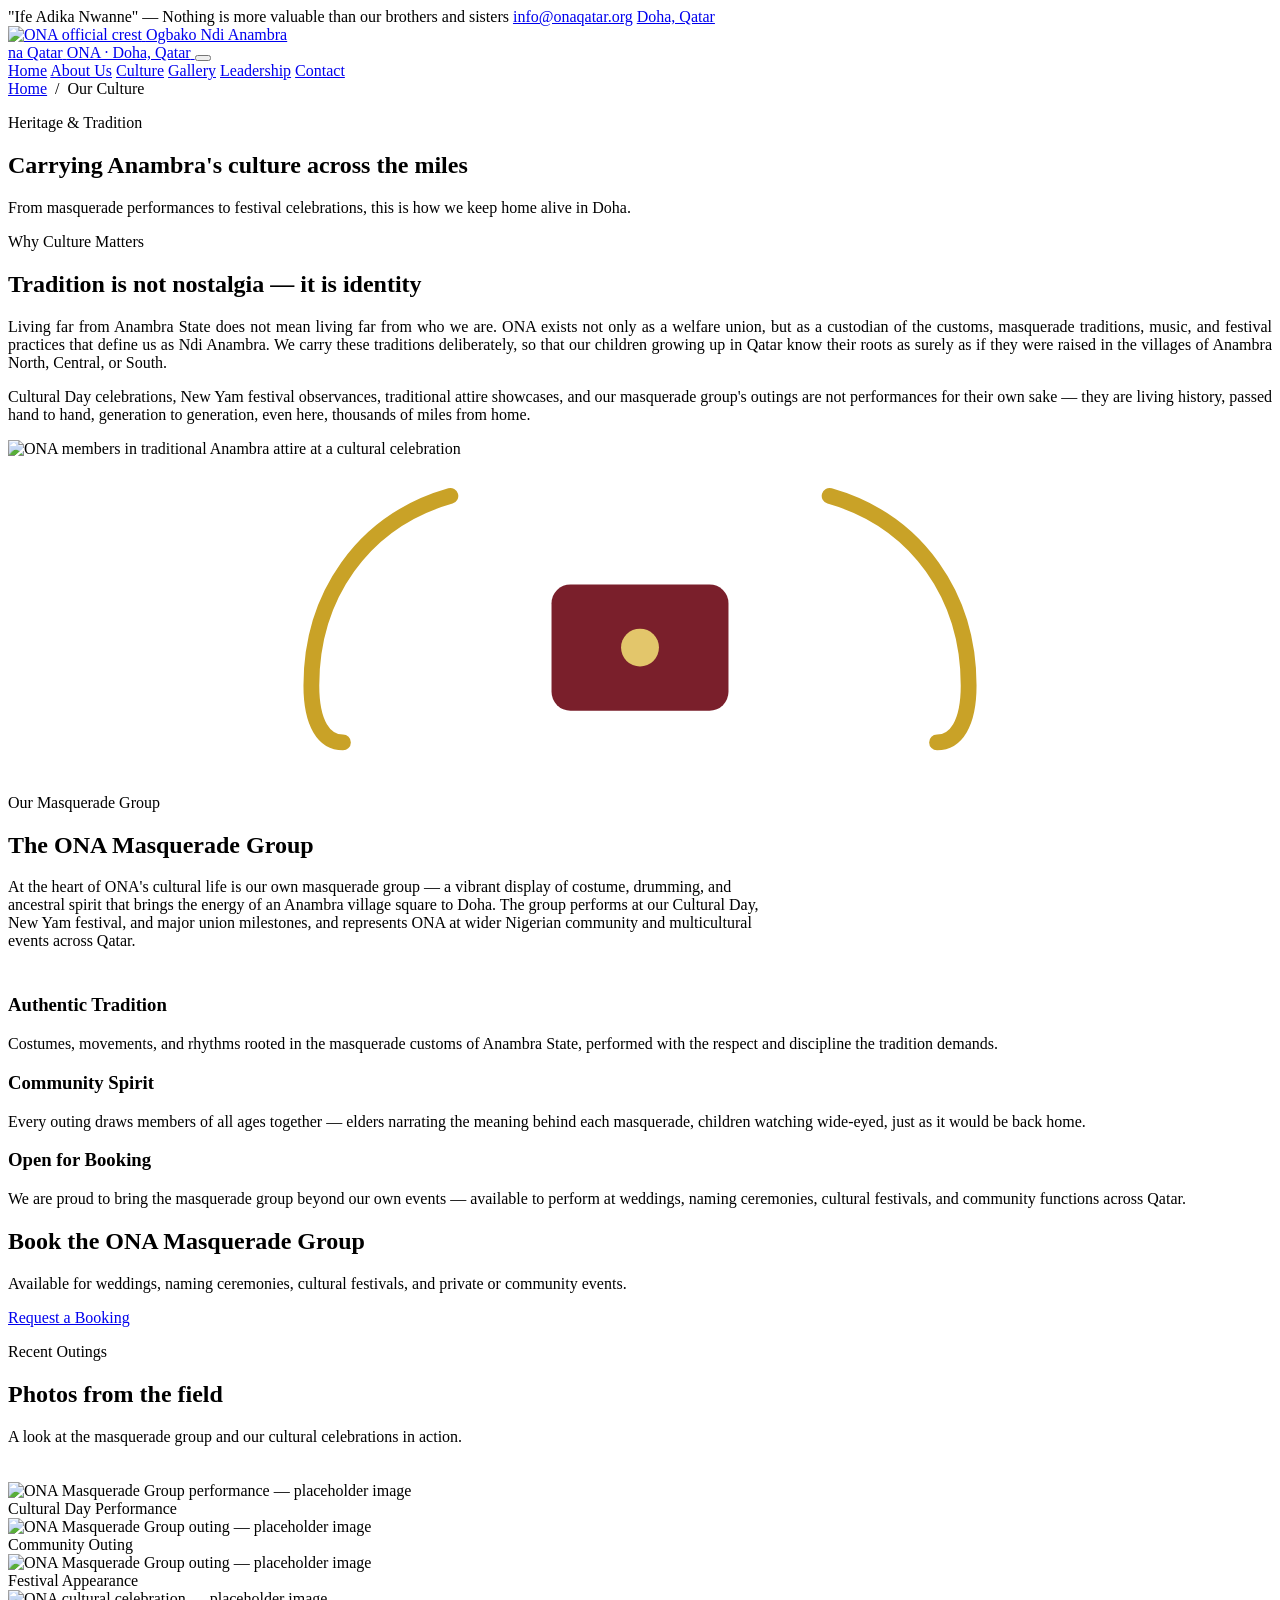
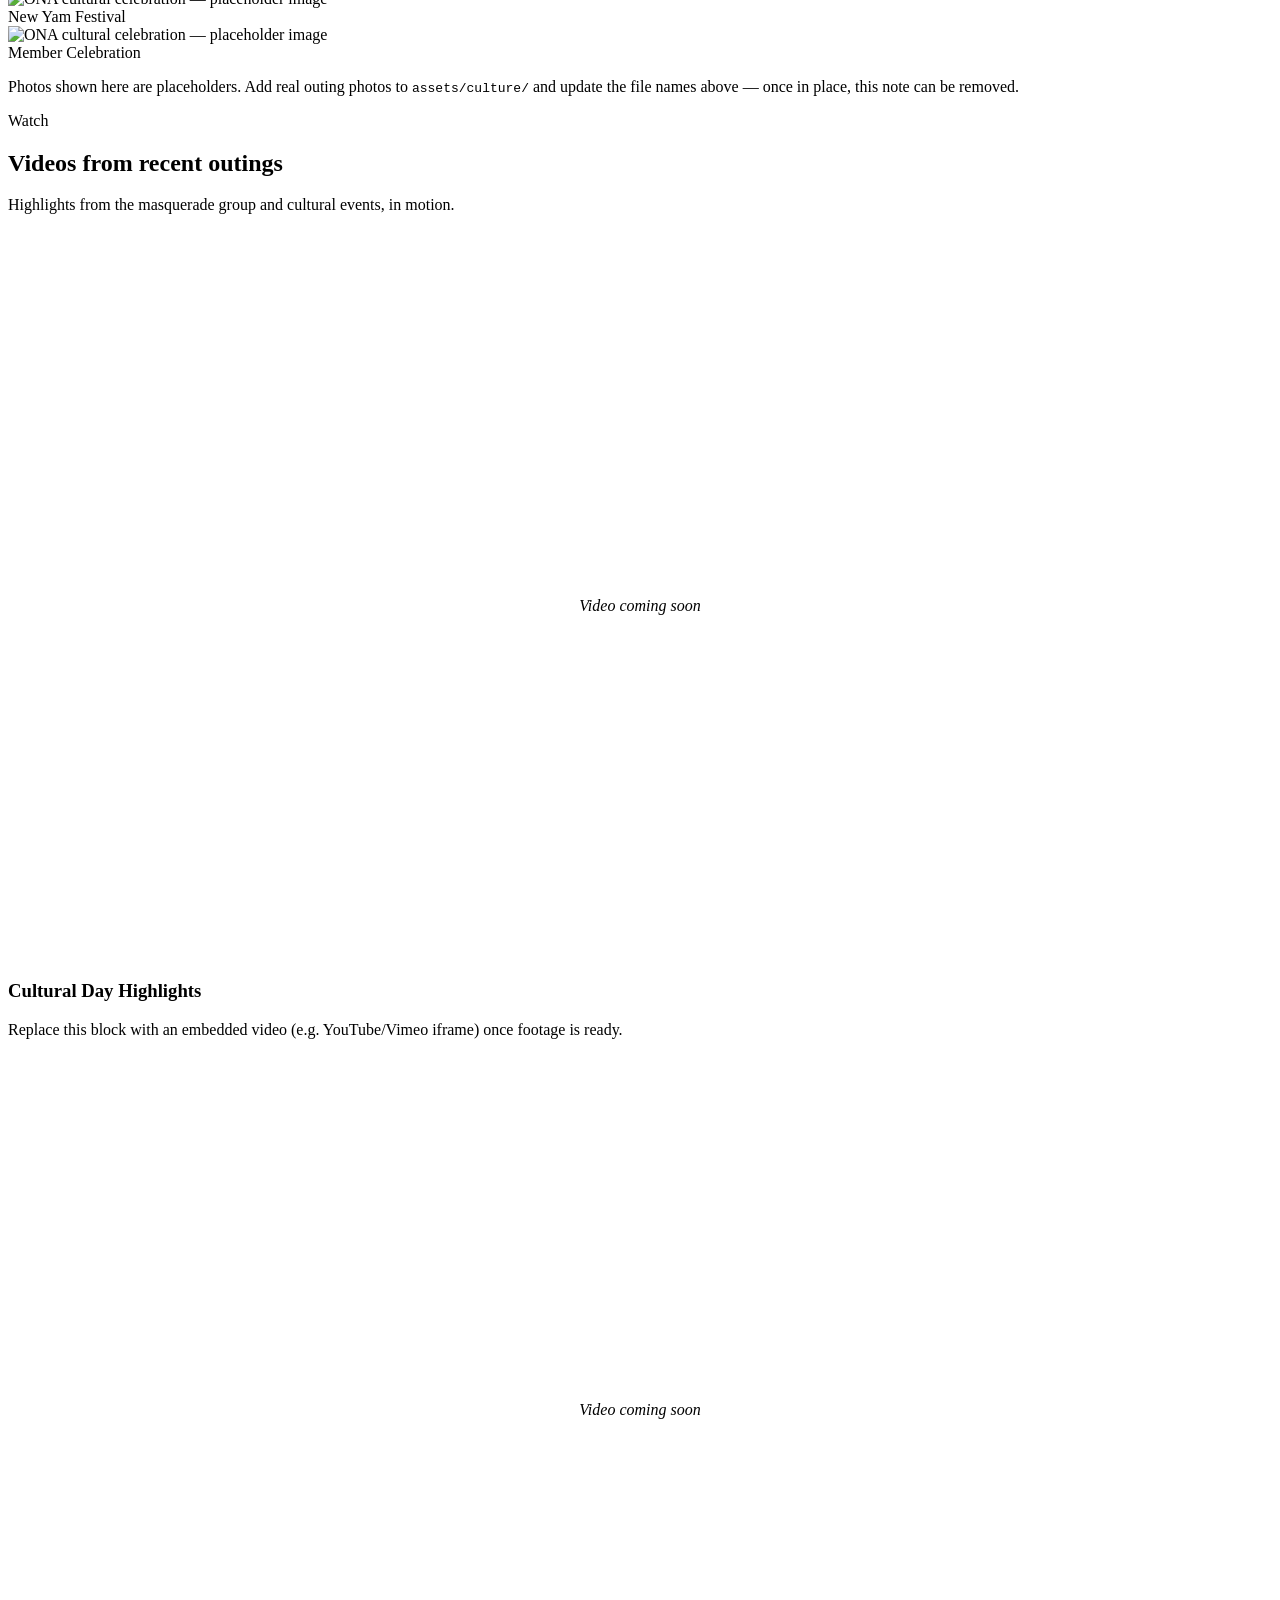
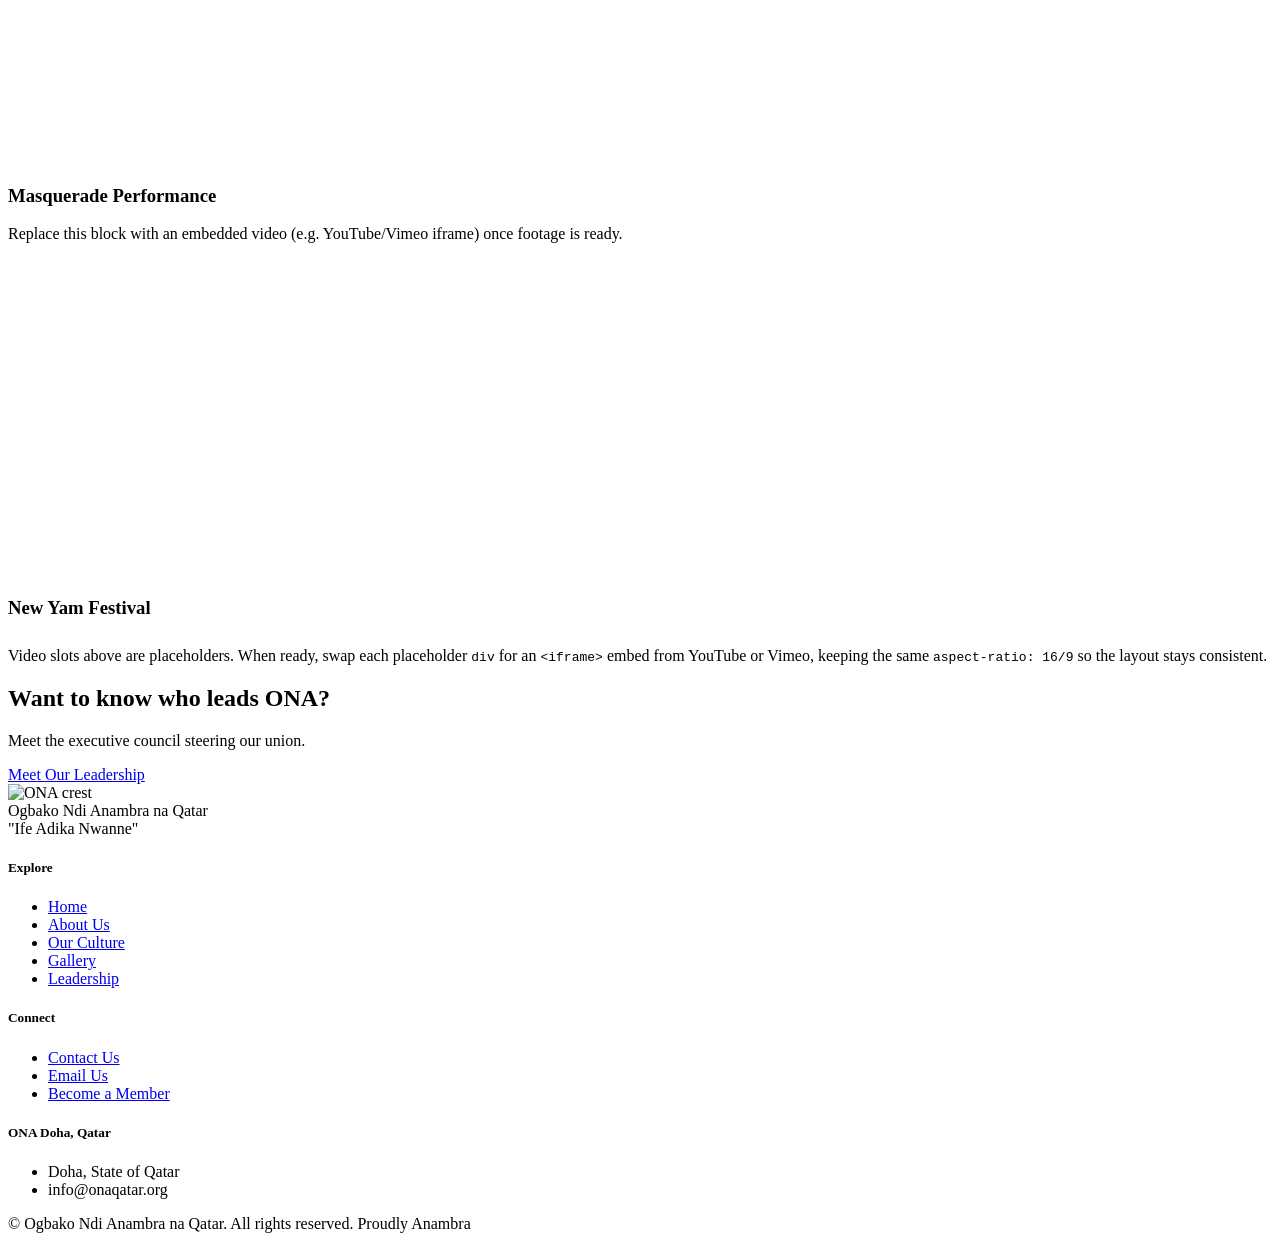
==== culture.html @ 8396acb9 "Add files via upload" ====
<!DOCTYPE html>
<html lang="en">
<head>
<meta charset="UTF-8">
<meta name="viewport" content="width=device-width, initial-scale=1.0">
<title>Our Culture — Ogbako Ndi Anambra na Qatar (ONA)</title>
<meta name="description" content="Discover ONA's cultural heritage and our traditional masquerade group, available for bookings and performances. See photos and videos from recent outings.">
<link rel="icon" href="assets/ona-crest.png">
<link rel="stylesheet" href="css/style.css">
</head>
<body>

<div class="utility-bar">
  <div class="wrap">
    <span class="motto-tag">"Ife Adika Nwanne" — Nothing is more valuable than our brothers and sisters</span>
    <span class="util-links">
      <a href="mailto:info@onaqatar.org">info@onaqatar.org</a>
      <a href="contact.html">Doha, Qatar</a>
    </span>
  </div>
</div>

<header class="site-header">
  <div class="header-inner wrap">
    <a class="brand" href="index.html">
      <img class="crest" src="assets/ona-crest.png" alt="ONA official crest">
      <span class="brand-text">
        <span class="org-name">Ogbako Ndi Anambra<br>na Qatar</span>
        <span class="org-sub">ONA &middot; Doha, Qatar</span>
      </span>
    </a>
    <button class="nav-toggle" aria-label="Toggle navigation">
      <span></span><span></span><span></span>
    </button>
    <nav class="main-nav">
      <a href="index.html">Home</a>
      <a href="about.html">About Us</a>
      <a href="culture.html">Culture</a>
      <a href="gallery.html">Gallery</a>
      <a href="leadership.html">Leadership</a>
      <a href="contact.html">Contact</a>
    </nav>
  </div>
</header>

<main>

  <section class="page-header">
    <div class="wrap">
      <div class="breadcrumb"><a href="index.html">Home</a> &nbsp;/&nbsp; Our Culture</div>
      <p class="eyebrow">Heritage &amp; Tradition</p>
      <h1>Carrying Anambra's culture across the miles</h1>
      <p class="lede">From masquerade performances to festival celebrations, this is how we keep home alive in Doha.</p>
    </div>
  </section>

  <!-- CULTURAL OVERVIEW -->
  <section class="field-texture">
    <div class="wrap split">
      <div>
        <p class="eyebrow">Why Culture Matters</p>
        <h2>Tradition is not nostalgia — it is identity</h2>
        <p class="lede" style="margin-top:18px;text-align:justify;">Living far from Anambra State does not mean living far from who we are. ONA exists not only as a welfare union, but as a custodian of the customs, masquerade traditions, music, and festival practices that define us as Ndi Anambra. We carry these traditions deliberately, so that our children growing up in Qatar know their roots as surely as if they were raised in the villages of Anambra North, Central, or South.</p>
        <p class="lede" style="margin-top:14px;text-align:justify;">Cultural Day celebrations, New Yam festival observances, traditional attire showcases, and our masquerade group's outings are not performances for their own sake — they are living history, passed hand to hand, generation to generation, even here, thousands of miles from home.</p>
      </div>
      <div>
        <img src="assets/gallery/endofyear8.jpg" alt="ONA members in traditional Anambra attire at a cultural celebration" style="width: 100%; max-width: 600px; margin: 0 auto;">
      </div>
    </div>
  </section>

  <div class="tusk-divider wrap">
    <svg viewBox="0 0 200 50" xmlns="http://www.w3.org/2000/svg">
      <path d="M70 6c-14 4-22 16-22 30 0 6 2 9 5 9" stroke="#C9A227" stroke-width="2.5" fill="none" stroke-linecap="round"/>
      <path d="M130 6c14 4 22 16 22 30 0 6-2 9-5 9" stroke="#C9A227" stroke-width="2.5" fill="none" stroke-linecap="round"/>
      <rect x="86" y="20" width="28" height="20" rx="3" fill="#7A1F2B"/>
      <circle cx="100" cy="30" r="3" fill="#E3C66B"/>
    </svg>
  </div>

  <!-- MASQUERADE GROUP -->
  <section>
    <div class="wrap">
      <p class="eyebrow">Our Masquerade Group</p>
      <h2>The ONA Masquerade Group</h2>
      <p class="lede" style="margin-top:18px; max-width: 760px;">At the heart of ONA's cultural life is our own masquerade group — a vibrant display of costume, drumming, and ancestral spirit that brings the energy of an Anambra village square to Doha. The group performs at our Cultural Day, New Yam festival, and major union milestones, and represents ONA at wider Nigerian community and multicultural events across Qatar.</p>

      <div class="pillars-grid" style="margin-top: 44px;">
        <div class="pillar-card" style="border-left: 4px solid var(--maroon-700);">
          <h3>Authentic Tradition</h3>
          <p>Costumes, movements, and rhythms rooted in the masquerade customs of Anambra State, performed with the respect and discipline the tradition demands.</p>
        </div>
        <div class="pillar-card" style="border-left: 4px solid var(--gold-500);">
          <h3>Community Spirit</h3>
          <p>Every outing draws members of all ages together — elders narrating the meaning behind each masquerade, children watching wide-eyed, just as it would be back home.</p>
        </div>
        <div class="pillar-card" style="border-left: 4px solid var(--emerald-700);">
          <h3>Open for Booking</h3>
          <p>We are proud to bring the masquerade group beyond our own events — available to perform at weddings, naming ceremonies, cultural festivals, and community functions across Qatar.</p>
        </div>
      </div>
    </div>
  </section>

  <!-- BOOKING BANNER -->
  <section class="banner-strip">
    <div class="wrap banner-inner">
      <div>
        <h2>Book the ONA Masquerade Group</h2>
        <p>Available for weddings, naming ceremonies, cultural festivals, and private or community events.</p>
      </div>
      <a href="contact.html#booking" class="btn btn-gold">Request a Booking</a>
    </div>
  </section>

  <!-- RECENT OUTINGS: PHOTOS -->
  <section class="field-texture">
    <div class="wrap">
      <p class="eyebrow">Recent Outings</p>
      <h2>Photos from the field</h2>
      <p class="lede">A look at the masquerade group and our cultural celebrations in action.</p>

      <div class="gallery-grid" style="margin-top: 36px;">
        <div class="gallery-item big">
          <img src="assets/culture/outing-placeholder-1.jpg" alt="ONA Masquerade Group performance — placeholder image">
          <div class="cap">Cultural Day Performance</div>
        </div>
        <div class="gallery-item">
          <img src="assets/culture/outing-placeholder-2.jpg" alt="ONA Masquerade Group outing — placeholder image">
          <div class="cap">Community Outing</div>
        </div>
        <div class="gallery-item">
          <img src="assets/culture/outing-placeholder-3.jpg" alt="ONA Masquerade Group outing — placeholder image">
          <div class="cap">Festival Appearance</div>
        </div>
        <div class="gallery-item">
          <img src="assets/culture/outing-placeholder-4.jpg" alt="ONA cultural celebration — placeholder image">
          <div class="cap">New Yam Festival</div>
        </div>
        <div class="gallery-item">
          <img src="assets/culture/outing-placeholder-5.jpg" alt="ONA cultural celebration — placeholder image">
          <div class="cap">Member Celebration</div>
        </div>
      </div>

      <p class="gallery-empty-note">Photos shown here are placeholders. Add real outing photos to <code>assets/culture/</code> and update the file names above — once in place, this note can be removed.</p>
    </div>
  </section>

  <!-- RECENT OUTINGS: VIDEOS -->
  <section>
    <div class="wrap">
      <p class="eyebrow">Watch</p>
      <h2>Videos from recent outings</h2>
      <p class="lede">Highlights from the masquerade group and cultural events, in motion.</p>

      <div class="pillars-grid" style="margin-top: 36px;">
        <div class="pillar-card">
          <div style="aspect-ratio: 16/9; background: var(--emerald-900); border-radius: var(--radius); display:flex; align-items:center; justify-content:center; margin-bottom: 16px;">
            <span style="color: var(--gold-300); font-family: var(--font-display); font-style: italic;">Video coming soon</span>
          </div>
          <h3>Cultural Day Highlights</h3>
          <p>Replace this block with an embedded video (e.g. YouTube/Vimeo iframe) once footage is ready.</p>
        </div>
        <div class="pillar-card">
          <div style="aspect-ratio: 16/9; background: var(--emerald-900); border-radius: var(--radius); display:flex; align-items:center; justify-content:center; margin-bottom: 16px;">
            <span style="color: var(--gold-300); font-family: var(--font-display); font-style: italic;">Video coming soon</span>
          </div>
          <h3>Masquerade Performance</h3>
          <p>Replace this block with an embedded video (e.g. YouTube/Vimeo iframe) once footage is ready.</p>
        </div>
        <div class="pillar-card">
          <iframe width="560" height="315" src="https://www.youtube.com/embed/hWfTZhntoWA?si=Yg5fBAMziuIaUHHu" title="YouTube video player" frameborder="0" allow="accelerometer; autoplay; clipboard-write; encrypted-media; gyroscope; picture-in-picture; web-share" referrerpolicy="strict-origin-when-cross-origin" allowfullscreen></iframe>
       
          <h3>New Yam Festival</h3>
            </div>
      </div>

      <p class="gallery-empty-note" style="margin-top: 28px;">Video slots above are placeholders. When ready, swap each placeholder <code>div</code> for an <code>&lt;iframe&gt;</code> embed from YouTube or Vimeo, keeping the same <code>aspect-ratio: 16/9</code> so the layout stays consistent.</p>
    </div>
  </section>

  <section class="banner-strip">
    <div class="wrap banner-inner">
      <div>
        <h2>Want to know who leads ONA?</h2>
        <p>Meet the executive council steering our union.</p>
      </div>
      <a href="leadership.html" class="btn btn-gold">Meet Our Leadership</a>
    </div>
  </section>

</main>

<footer class="site-footer">
  <div class="wrap">
    <div class="footer-grid">
      <div class="footer-brand">
        <img src="assets/ona-crest.png" alt="ONA crest">
        <div>
          <div class="fname">Ogbako Ndi Anambra na Qatar</div>
          <div class="fmotto">"Ife Adika Nwanne"</div>
        </div>
      </div>
      <div>
        <h5>Explore</h5>
        <ul>
          <li><a href="index.html">Home</a></li>
          <li><a href="about.html">About Us</a></li>
          <li><a href="culture.html">Our Culture</a></li>
          <li><a href="gallery.html">Gallery</a></li>
          <li><a href="leadership.html">Leadership</a></li>
        </ul>
      </div>
      <div>
        <h5>Connect</h5>
        <ul>
          <li><a href="contact.html">Contact Us</a></li>
          <li><a href="mailto:info@onaqatar.org">Email Us</a></li>
          <li><a href="contact.html#join">Become a Member</a></li>
        </ul>
      </div>
      <div>
        <h5>ONA Doha, Qatar</h5>
        <ul>
          <li>Doha, State of Qatar</li>
          <li>info@onaqatar.org</li>
        </ul>
      </div>
    </div>
    <div class="footer-bottom">
      <span>&copy; <span id="current-year"></span> Ogbako Ndi Anambra na Qatar. All rights reserved.</span>
      <span class="flag-chip">Proudly Anambra <span class="flag-stripe"><span></span><span></span><span></span></span></span>
    </div>
  </div>
</footer>

<script src="js/main.js"></script>
</body>
</html>
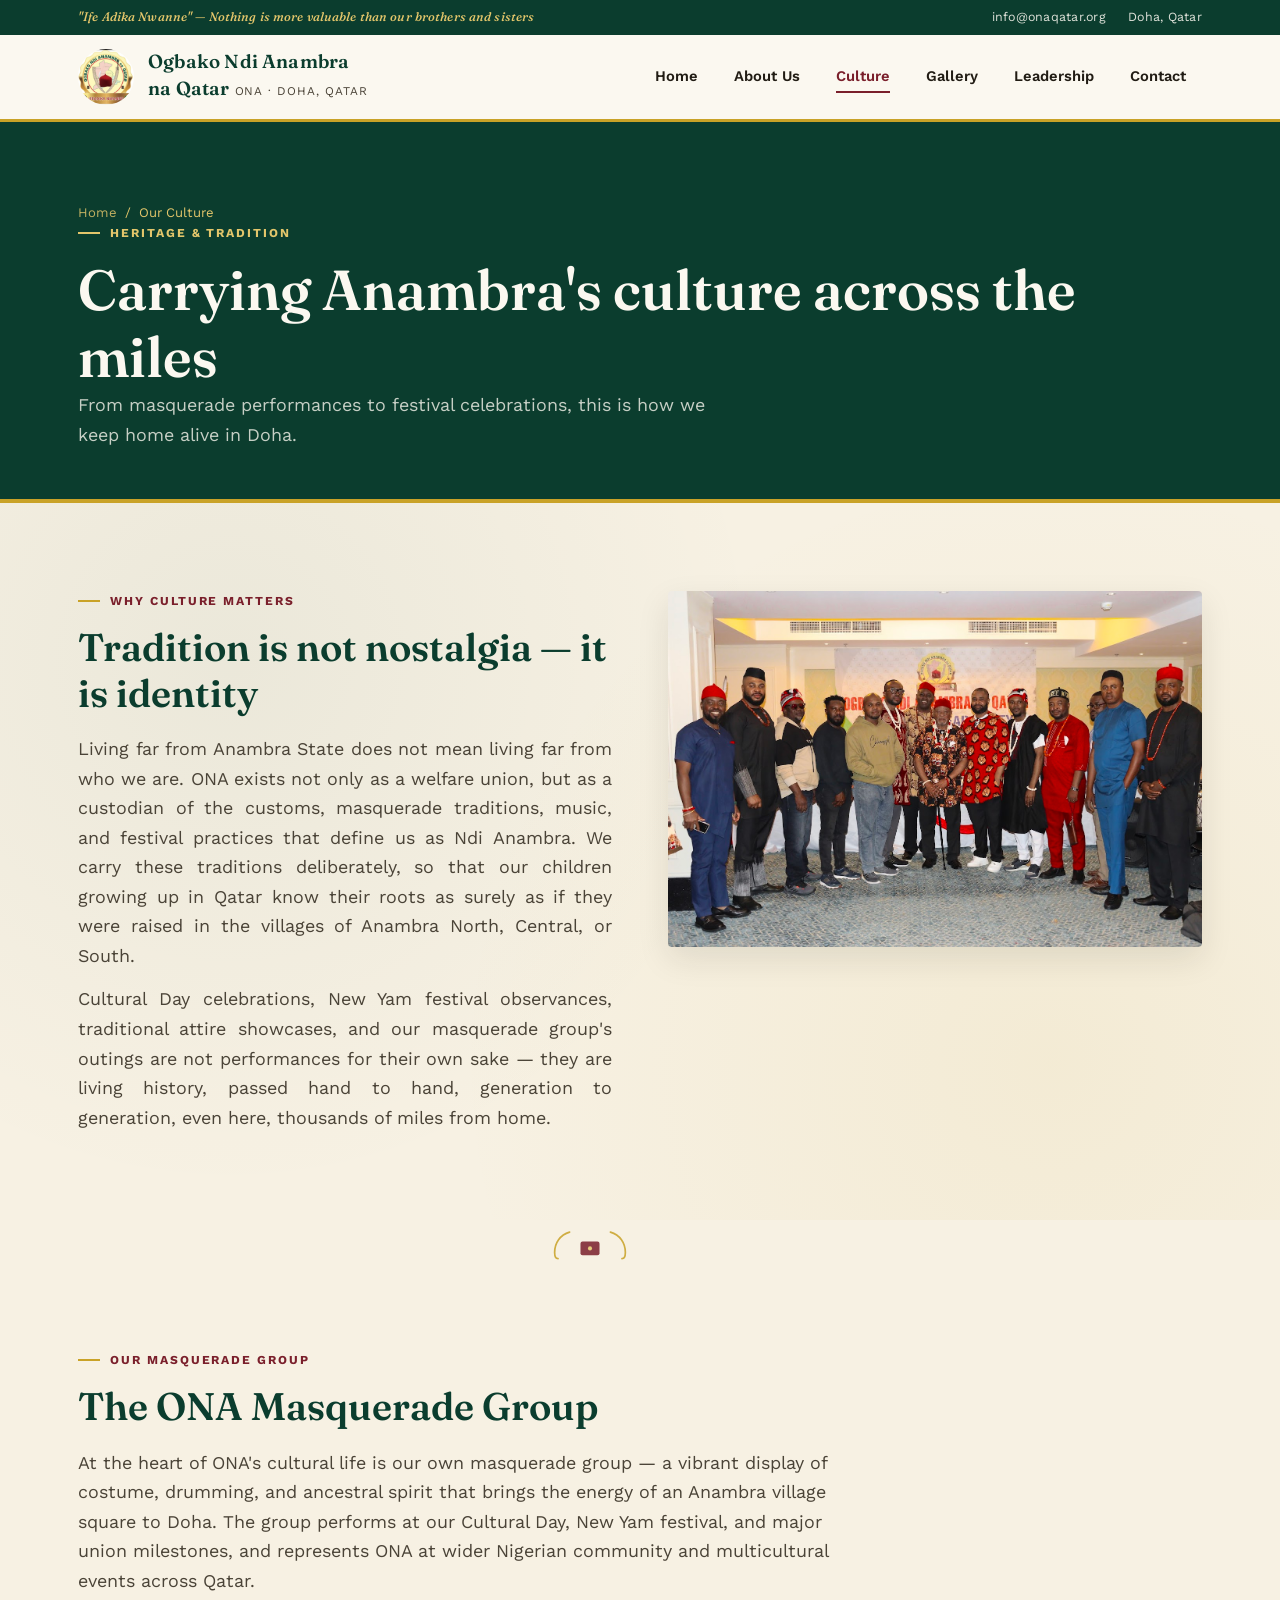
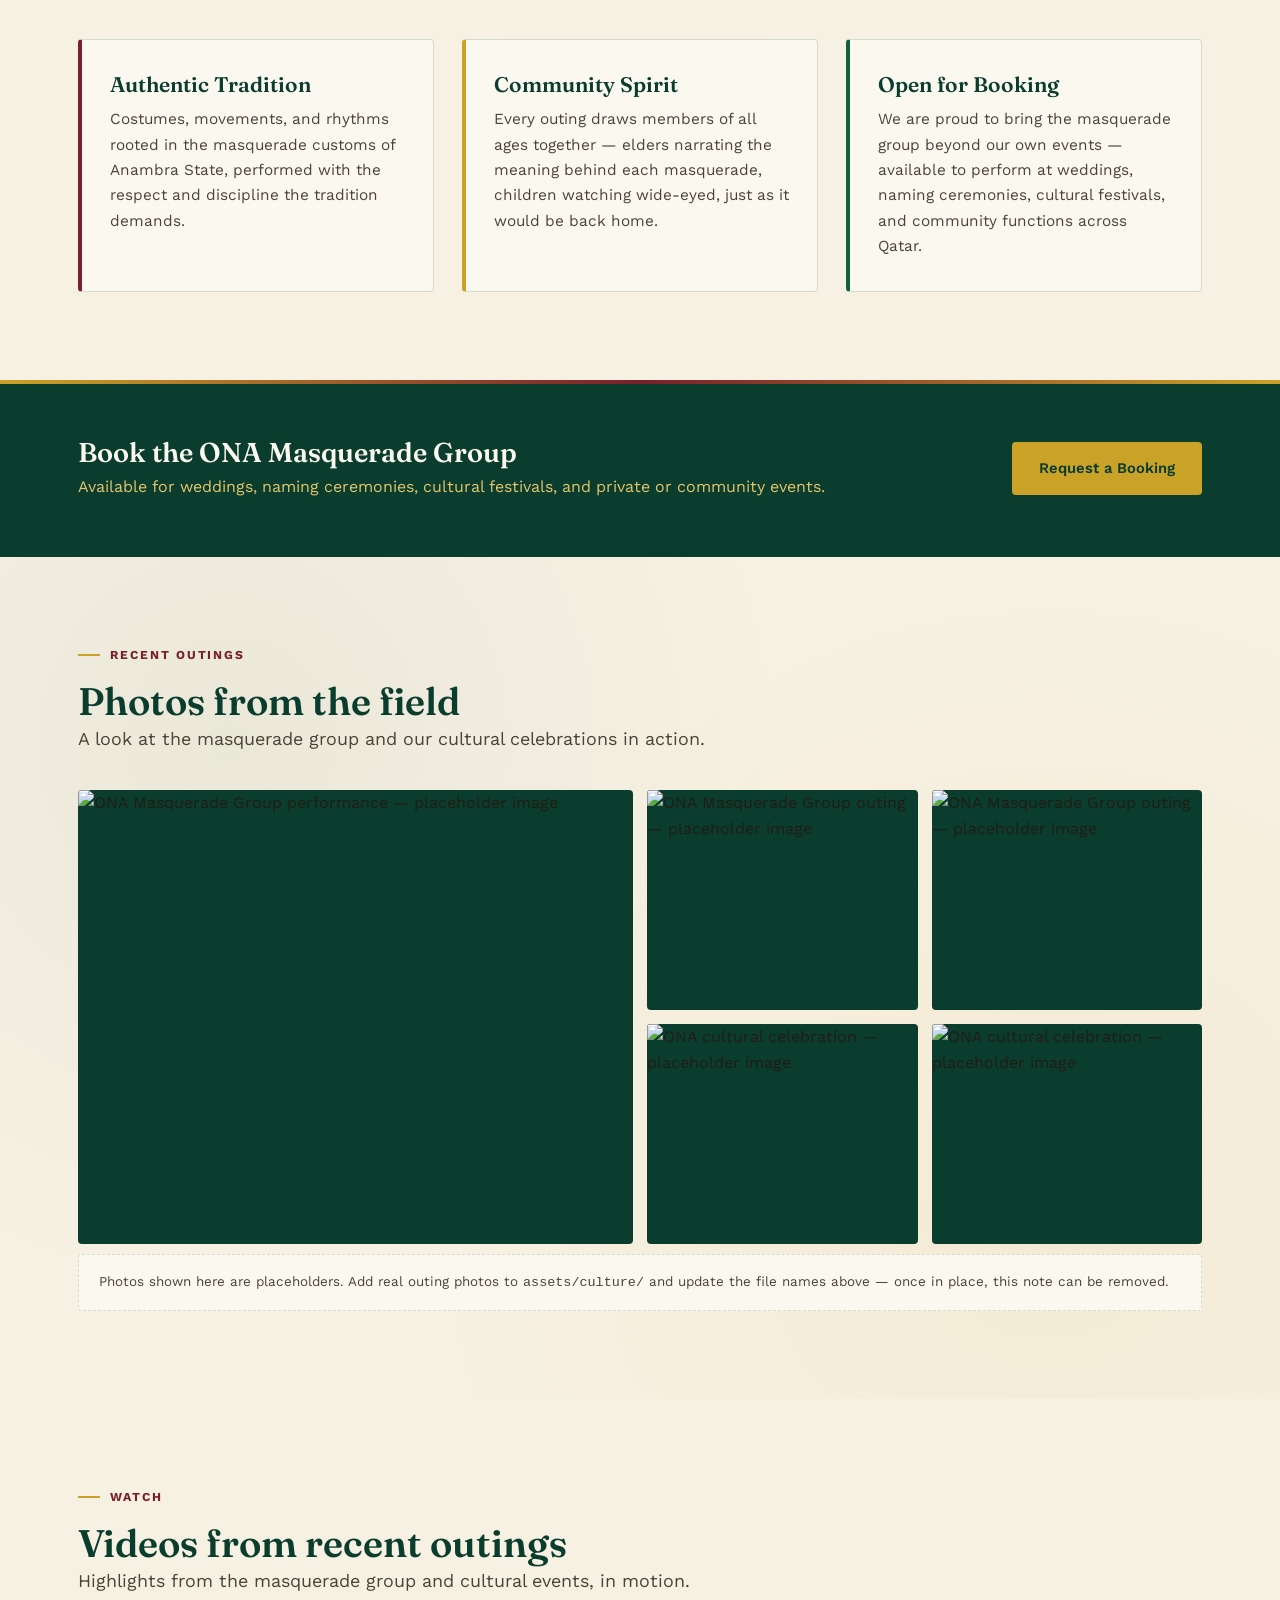
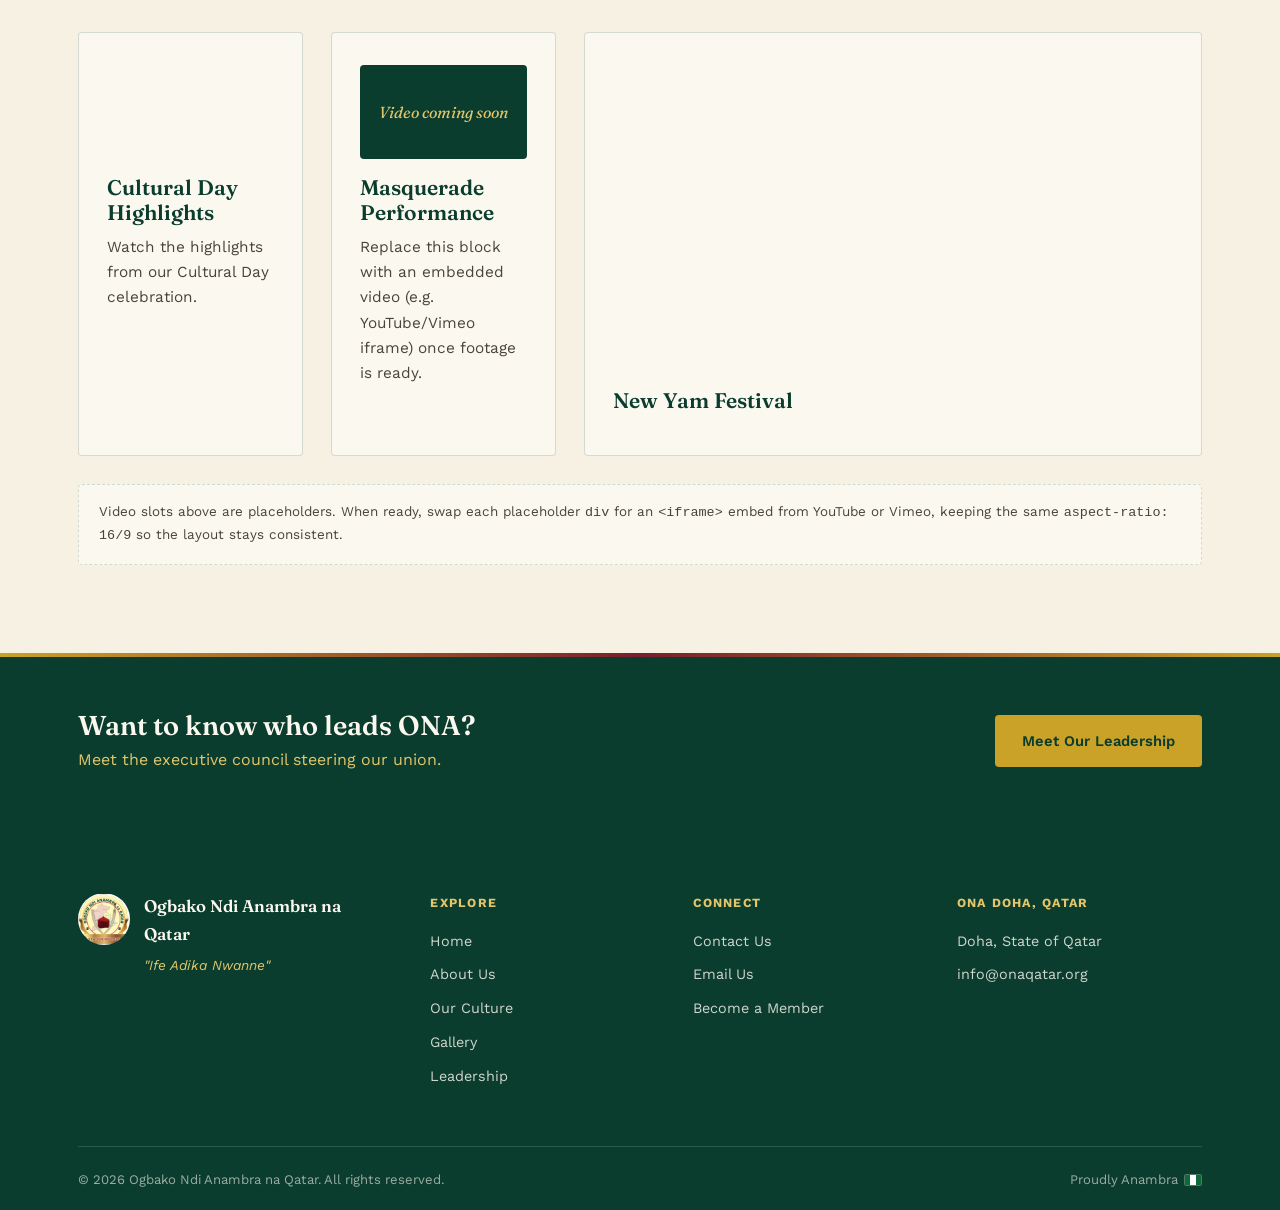
==== commit 7e83aa75: "Update culture.html" ====
--- a/culture.html
+++ b/culture.html
@@ -155,13 +155,23 @@
       <p class="lede">Highlights from the masquerade group and cultural events, in motion.</p>
 
       <div class="pillars-grid" style="margin-top: 36px;">
-        <div class="pillar-card">
-          <div style="aspect-ratio: 16/9; background: var(--emerald-900); border-radius: var(--radius); display:flex; align-items:center; justify-content:center; margin-bottom: 16px;">
-            <span style="color: var(--gold-300); font-family: var(--font-display); font-style: italic;">Video coming soon</span>
-          </div>
-          <h3>Cultural Day Highlights</h3>
-          <p>Replace this block with an embedded video (e.g. YouTube/Vimeo iframe) once footage is ready.</p>
-        </div>
+       <div class="pillar-card">
+  <div style="aspect-ratio: 16/9; border-radius: var(--radius); overflow: hidden; margin-bottom: 16px;">
+    <iframe 
+      width="100%" 
+      height="100%" 
+      src="https://www.youtube.com/embed/3tb9-bfdJYY?si=pGS5roRQ4krEtpAN" 
+      title="YouTube video player" 
+      frameborder="0" 
+      allow="accelerometer; autoplay; clipboard-write; encrypted-media; gyroscope; picture-in-picture; web-share" 
+      referrerpolicy="strict-origin-when-cross-origin" 
+      allowfullscreen
+      style="display: block;">
+    </iframe>
+  </div>
+  <h3>Cultural Day Highlights</h3>
+  <p>Watch the highlights from our Cultural Day celebration.</p>
+</div>
         <div class="pillar-card">
           <div style="aspect-ratio: 16/9; background: var(--emerald-900); border-radius: var(--radius); display:flex; align-items:center; justify-content:center; margin-bottom: 16px;">
             <span style="color: var(--gold-300); font-family: var(--font-display); font-style: italic;">Video coming soon</span>
--- a/css/style.css
+++ b/css/style.css
@@ -0,0 +1,997 @@
+/* =========================================================
+   OGBAKO NDI ANAMBRA NA QATAR (ONA) — Site Stylesheet
+   Palette derived from the official ONA medallion:
+   emerald ring, antique gold border, ivory field, maroon cap accent
+   ========================================================= */
+
+@import url('https://fonts.googleapis.com/css2?family=Fraunces:opsz,wght@9..144,400;9..144,500;9..144,600;9..144,700&family=Work+Sans:wght@400;500;600;700&family=Work+Sans:ital@1&display=swap');
+
+:root {
+  /* ---- Color tokens (from the logo) ---- */
+  --emerald-900: #0B3D2E;   /* deep green ring text / structural anchor */
+  --emerald-700: #145C42;   /* lighter green for hovers / gradients */
+  --gold-500:    #C9A227;   /* antique gold medallion border */
+  --gold-300:    #E3C66B;   /* lighter gold for highlights */
+  --ivory-100:   #FBF8F0;   /* lightest field */
+  --ivory-200:   #F7F1E3;   /* base background */
+  --maroon-700:  #7A1F2B;   /* chieftaincy cap — signature accent, used sparingly */
+  --maroon-900:  #54141C;
+  --ink-900:     #211C14;   /* near-black warm ink for body text */
+  --ink-600:     #4A4337;
+  --flag-green:  #0B6B3A;   /* Nigerian flag echo, used only on tiny civic touches */
+  --line:        rgba(11, 61, 46, 0.16);
+  --shadow-soft: 0 12px 32px rgba(33, 28, 20, 0.10);
+
+  /* ---- Type ---- */
+  --font-display: 'Fraunces', 'Georgia', serif;
+  --font-body: 'Work Sans', -apple-system, sans-serif;
+
+  /* ---- Layout ---- */
+  --max-width: 1180px;
+  --radius: 4px;
+}
+
+* { margin: 0; padding: 0; box-sizing: border-box; }
+
+html { scroll-behavior: smooth; }
+
+body {
+  font-family: var(--font-body);
+  background: var(--ivory-200);
+  color: var(--ink-900);
+  line-height: 1.65;
+  font-size: 16px;
+  -webkit-font-smoothing: antialiased;
+}
+
+img { max-width: 100%; display: block; }
+
+a { color: inherit; text-decoration: none; }
+
+:focus-visible {
+  outline: 2px solid var(--maroon-700);
+  outline-offset: 3px;
+}
+
+.wrap {
+  max-width: var(--max-width);
+  margin: 0 auto;
+  padding: 0 28px;
+}
+
+/* ---------------------------------------------------------
+   Texture: faint topographic-style backdrop suggesting the
+   Anambra map without literally repeating the logo art
+   --------------------------------------------------------- */
+.field-texture {
+  background-image:
+    radial-gradient(circle at 18% 22%, rgba(11,61,46,0.05) 0, transparent 45%),
+    radial-gradient(circle at 82% 78%, rgba(201,162,39,0.08) 0, transparent 50%);
+}
+
+/* ---------------------------------------------------------
+   Top utility bar
+   --------------------------------------------------------- */
+.utility-bar {
+  background: var(--emerald-900);
+  color: var(--ivory-100);
+  font-size: 0.78rem;
+  letter-spacing: 0.02em;
+}
+.utility-bar .wrap {
+  display: flex;
+  justify-content: space-between;
+  align-items: center;
+  padding: 7px 28px;
+  gap: 16px;
+  flex-wrap: wrap;
+}
+.utility-bar .motto-tag {
+  font-family: var(--font-display);
+  font-style: italic;
+  font-weight: 500;
+  color: var(--gold-300);
+  letter-spacing: 0.01em;
+}
+.utility-bar .util-links a {
+  margin-left: 18px;
+  opacity: 0.88;
+  transition: opacity 0.2s;
+}
+.utility-bar .util-links a:hover { opacity: 1; text-decoration: underline; }
+
+/* ---------------------------------------------------------
+   Header / Nav
+   --------------------------------------------------------- */
+.site-header {
+  background: var(--ivory-100);
+  border-bottom: 3px solid var(--gold-500);
+  position: sticky;
+  top: 0;
+  z-index: 100;
+}
+.header-inner {
+  display: flex;
+  align-items: center;
+  justify-content: space-between;
+  padding: 14px 28px;
+  gap: 24px;
+}
+.brand {
+  display: flex;
+  align-items: center;
+  gap: 14px;
+}
+.brand img.crest {
+  height: 56px;
+  width: 56px;
+  border-radius: 50%;
+  object-fit: cover;
+  flex-shrink: 0;
+}
+.brand-text .org-name {
+  font-family: var(--font-display);
+  font-weight: 600;
+  font-size: 1.18rem;
+  color: var(--emerald-900);
+  line-height: 1.15;
+  letter-spacing: 0.01em;
+}
+.brand-text .org-sub {
+  font-size: 0.74rem;
+  color: var(--ink-600);
+  letter-spacing: 0.08em;
+  text-transform: uppercase;
+  margin-top: 2px;
+}
+
+nav.main-nav { display: flex; align-items: center; gap: 4px; }
+nav.main-nav a {
+  font-weight: 600;
+  font-size: 0.92rem;
+  color: var(--ink-900);
+  padding: 10px 16px;
+  border-radius: var(--radius);
+  position: relative;
+  transition: color 0.2s;
+}
+nav.main-nav a::after {
+  content: "";
+  position: absolute;
+  left: 16px; right: 16px; bottom: 6px;
+  height: 2px;
+  background: var(--maroon-700);
+  transform: scaleX(0);
+  transform-origin: left;
+  transition: transform 0.25s ease;
+}
+nav.main-nav a:hover { color: var(--emerald-900); }
+nav.main-nav a:hover::after { transform: scaleX(1); }
+nav.main-nav a.active { color: var(--maroon-700); }
+nav.main-nav a.active::after { transform: scaleX(1); }
+
+.nav-toggle {
+  display: none;
+  background: none;
+  border: none;
+  cursor: pointer;
+  padding: 8px;
+}
+.nav-toggle span {
+  display: block;
+  width: 26px;
+  height: 2px;
+  background: var(--emerald-900);
+  margin: 6px 0;
+  transition: 0.3s;
+}
+
+/* ---------------------------------------------------------
+   Buttons
+   --------------------------------------------------------- */
+.btn {
+  display: inline-flex;
+  align-items: center;
+  gap: 8px;
+  font-weight: 600;
+  font-size: 0.92rem;
+  padding: 13px 26px;
+  border-radius: var(--radius);
+  border: 1.5px solid transparent;
+  cursor: pointer;
+  transition: transform 0.18s ease, box-shadow 0.18s ease, background 0.18s ease;
+}
+.btn-primary {
+  background: var(--maroon-700);
+  color: var(--ivory-100);
+}
+.btn-primary:hover { background: var(--maroon-900); transform: translateY(-1px); box-shadow: var(--shadow-soft); }
+.btn-outline {
+  background: transparent;
+  border-color: var(--emerald-900);
+  color: var(--emerald-900);
+}
+.btn-outline:hover { background: var(--emerald-900); color: var(--ivory-100); }
+.btn-gold {
+  background: var(--gold-500);
+  color: var(--emerald-900);
+}
+.btn-gold:hover { background: var(--gold-300); transform: translateY(-1px); }
+
+/* ---------------------------------------------------------
+   Section scaffolding
+   --------------------------------------------------------- */
+section { padding: 88px 0; }
+section.tight { padding: 56px 0; }
+
+.eyebrow {
+  font-family: var(--font-body);
+  font-weight: 700;
+  font-size: 0.76rem;
+  letter-spacing: 0.16em;
+  text-transform: uppercase;
+  color: var(--maroon-700);
+  margin-bottom: 14px;
+  display: flex;
+  align-items: center;
+  gap: 10px;
+}
+.eyebrow::before {
+  content: "";
+  width: 22px;
+  height: 2px;
+  background: var(--gold-500);
+}
+
+h1, h2, h3, h4 {
+  font-family: var(--font-display);
+  color: var(--emerald-900);
+  font-weight: 600;
+  line-height: 1.18;
+}
+h1 { font-size: clamp(2.3rem, 4.4vw, 3.6rem); }
+h2 { font-size: clamp(1.8rem, 3vw, 2.5rem); }
+h3 { font-size: 1.32rem; }
+
+p.lede {
+  font-size: 1.12rem;
+  color: var(--ink-600);
+  max-width: 640px;
+}
+
+/* Section divider — quiet echo of the crossed-tusks motif */
+.tusk-divider {
+  width: 100%;
+  display: flex;
+  justify-content: center;
+  margin: 8px 0 0;
+  opacity: 0.85;
+}
+.tusk-divider svg { height: 34px; }
+
+/* ---------------------------------------------------------
+   HERO (homepage)
+   --------------------------------------------------------- */
+.hero {
+  position: relative;
+  background: linear-gradient(180deg, var(--ivory-100) 0%, var(--ivory-200) 100%);
+  overflow: hidden;
+  padding: 64px 0 80px;
+}
+
+/* Background photo carousel — sits behind all hero content.
+   Three slides cross-fade automatically every 3 seconds via CSS animation;
+   no JavaScript required, so it keeps working even if scripts are blocked. */
+.hero-bg-carousel {
+  position: absolute;
+  inset: 0;
+  z-index: 0;
+}
+.hero-bg-slide {
+  position: absolute;
+  inset: 0;
+  background-size: cover;
+  background-position: center;
+  background-color: var(--emerald-900); /* shows if an image fails to load */
+  opacity: 0;
+  animation: heroSlideFade 9s infinite;
+}
+.hero-bg-slide:nth-child(1) { animation-delay: 0s; }
+.hero-bg-slide:nth-child(2) { animation-delay: 3s; }
+.hero-bg-slide:nth-child(3) { animation-delay: 6s; }
+
+/* Soft brand-colour fallback so empty slides still look intentional
+   before real photos are added to assets/hero/ */
+.hero-bg-slide:nth-child(1) { background-color: var(--emerald-900); background-image: url('assets/hero/onaqatar1.jpg'); }
+.hero-bg-slide:nth-child(2) { background-color: var(--maroon-700);  background-image: url('assets/hero/onaqatar2.jpg'); }
+.hero-bg-slide:nth-child(3) { background-color: var(--gold-500);    background-image: url('assets/hero/onaqatar3.jpg'); }
+@keyframes heroSlideFade {
+  0%    { opacity: 0; }
+  4%    { opacity: 1; }
+  30%   { opacity: 1; }
+  37%   { opacity: 0; }
+  100%  { opacity: 0; }
+}
+
+@media (prefers-reduced-motion: reduce) {
+  .hero-bg-slide { animation: none; }
+  .hero-bg-slide:nth-child(1) { opacity: 1; }
+}
+
+/* Overlay ensures heading/body text and the stat row stay readable
+   no matter which photo is showing underneath */
+.hero-bg-overlay {
+  position: absolute;
+  inset: 0;
+  z-index: 1;
+  background: linear-gradient(
+    100deg,
+    rgba(251,248,240,0.96) 0%,
+    rgba(251,248,240,0.88) 30%,
+    rgba(251,248,240,0.40) 55%,
+    rgba(251,248,240,0.10) 100%
+  );
+}
+.hero-grid, .hero-stats-wrap {
+  position: relative;
+  z-index: 2;
+}
+
+.hero-grid {
+  display: grid;
+  grid-template-columns: 1.15fr 0.85fr;
+  gap: 56px;
+  align-items: center;
+}
+.hero-copy .motto {
+  font-family: var(--font-display);
+  font-style: italic;
+  font-weight: 500;
+  font-size: 1.18rem;
+  color: var(--maroon-700);
+  margin-top: 18px;
+}
+.hero-copy .motto .translation {
+  display: block;
+  font-family: var(--font-body);
+  font-style: normal;
+  font-weight: 500;
+  font-size: 0.92rem;
+  color: var(--ink-600);
+  margin-top: 4px;
+}
+.hero-copy h1 { margin-top: 10px; }
+.hero-copy p.lede { margin-top: 18px; }
+.hero-actions { display: flex; gap: 14px; margin-top: 32px; flex-wrap: wrap; }
+
+.hero-art {
+  position: relative;
+  display: flex;
+  justify-content: center;
+}
+.hero-medallion-frame {
+  position: relative;
+  width: 100%;
+  max-width: 420px;
+}
+.hero-medallion-frame img {
+  width: 100%;
+  border-radius: 50%;
+  box-shadow: var(--shadow-soft);
+}
+.hero-medallion-frame::after {
+  content: "";
+  position: absolute;
+  top: -14px; right: -14px; bottom: -14px; left: -14px;
+  border: 1.5px dashed var(--gold-500);
+  border-radius: 50%;
+  pointer-events: none;
+}
+
+.stat-row {
+  display: grid;
+  grid-template-columns: repeat(4, 1fr);
+  gap: 0;
+  border-top: 1px solid var(--line);
+  border-bottom: 1px solid var(--line);
+  margin-top: 56px;
+}
+.stat-row .stat {
+  padding: 26px 20px;
+  text-align: center;
+  border-right: 1px solid var(--line);
+}
+.stat-row .stat:last-child { border-right: none; }
+.stat .num {
+  font-family: var(--font-display);
+  font-size: 2.1rem;
+  font-weight: 600;
+  color: var(--emerald-900);
+}
+.stat .label {
+  font-size: 0.78rem;
+  color: var(--ink-600);
+  letter-spacing: 0.04em;
+  text-transform: uppercase;
+  margin-top: 4px;
+}
+
+/* ---------------------------------------------------------
+   Pillars / feature cards
+   --------------------------------------------------------- */
+.pillars-grid {
+  display: grid;
+  grid-template-columns: repeat(3, 1fr);
+  gap: 28px;
+  margin-top: 44px;
+}
+.pillar-card {
+  background: var(--ivory-100);
+  border: 1px solid var(--line);
+  border-radius: var(--radius);
+  padding: 32px 28px;
+  position: relative;
+  transition: transform 0.2s ease, box-shadow 0.2s ease;
+}
+.pillar-card:hover { transform: translateY(-3px); box-shadow: var(--shadow-soft); }
+.pillar-card .glyph {
+  width: 46px; height: 46px;
+  margin-bottom: 18px;
+}
+.pillar-card h3 { margin-bottom: 10px; }
+.pillar-card p { color: var(--ink-600); font-size: 0.96rem; }
+
+/* ---------------------------------------------------------
+   Banner / CTA strip
+   --------------------------------------------------------- */
+.banner-strip {
+  background: var(--emerald-900);
+  color: var(--ivory-100);
+  padding: 56px 0;
+  position: relative;
+}
+.banner-strip::before {
+  content: "";
+  position: absolute;
+  top: 0; left: 0; right: 0;
+  height: 4px;
+  background: linear-gradient(90deg, var(--gold-500), var(--maroon-700), var(--gold-500));
+}
+.banner-inner {
+  display: flex;
+  justify-content: space-between;
+  align-items: center;
+  gap: 24px;
+  flex-wrap: wrap;
+}
+.banner-inner h2 { color: var(--ivory-100); font-size: 1.7rem; }
+.banner-inner p { color: var(--gold-300); margin-top: 6px; }
+
+/* ---------------------------------------------------------
+   Page header (non-home pages)
+   --------------------------------------------------------- */
+.page-header {
+  background: var(--emerald-900);
+  color: var(--ivory-100);
+  padding: 64px 0 54px;
+  position: relative;
+  overflow: hidden;
+}
+.page-header::after {
+  content: "";
+  position: absolute;
+  bottom: 0; left: 0; right: 0;
+  height: 4px;
+  background: var(--gold-500);
+}
+.page-header .eyebrow { color: var(--gold-300); }
+.page-header .eyebrow::before { background: var(--gold-300); }
+.page-header h1 { color: var(--ivory-100); }
+.page-header p.lede { color: rgba(251,248,240,0.78); }
+.breadcrumb {
+  font-size: 0.82rem;
+  color: var(--gold-300);
+  margin-top: 16px;
+}
+.breadcrumb a { opacity: 0.85; }
+.breadcrumb a:hover { text-decoration: underline; }
+
+/* ---------------------------------------------------------
+   About page specifics
+   --------------------------------------------------------- */
+.split {
+  display: grid;
+  grid-template-columns: 1fr 1fr;
+  gap: 56px;
+  align-items: start;
+}
+.split img {
+  border-radius: var(--radius);
+  box-shadow: var(--shadow-soft);
+}
+.timeline {
+  border-left: 2px solid var(--gold-500);
+  padding-left: 28px;
+  margin-top: 8px;
+}
+.timeline-item { position: relative; padding-bottom: 30px; }
+.timeline-item:last-child { padding-bottom: 0; }
+.timeline-item::before {
+  content: "";
+  position: absolute;
+  left: -34px; top: 4px;
+  width: 11px; height: 11px;
+  border-radius: 50%;
+  background: var(--maroon-700);
+  border: 2px solid var(--ivory-200);
+}
+.timeline-item .yr {
+  font-family: var(--font-display);
+  font-weight: 600;
+  color: var(--maroon-700);
+  font-size: 0.94rem;
+}
+
+.value-list {
+  display: grid;
+  grid-template-columns: repeat(2, 1fr);
+  gap: 22px;
+  margin-top: 36px;
+}
+.value-item {
+  display: flex;
+  gap: 16px;
+  align-items: flex-start;
+}
+.value-item .mark {
+  font-family: var(--font-display);
+  font-weight: 700;
+  font-size: 1.4rem;
+  color: var(--gold-500);
+  line-height: 1;
+  flex-shrink: 0;
+}
+.value-item h4 { font-size: 1.02rem; margin-bottom: 4px; color: var(--emerald-900); }
+.value-item p { font-size: 0.92rem; color: var(--ink-600); }
+
+/* ---------------------------------------------------------
+   Leadership page
+   --------------------------------------------------------- */
+.exec-grid {
+  display: grid;
+  grid-template-columns: repeat(3, 1fr);
+  gap: 32px;
+  margin-top: 16px;
+}
+.exec-card {
+  background: var(--ivory-100);
+  border: 1px solid var(--line);
+  border-radius: var(--radius);
+  overflow: hidden;
+  text-align: center;
+  transition: box-shadow 0.2s ease, transform 0.2s ease;
+}
+.exec-card:hover { box-shadow: var(--shadow-soft); transform: translateY(-3px); }
+.exec-photo {
+  aspect-ratio: 1 / 1;
+  background: linear-gradient(135deg, var(--emerald-900), var(--emerald-700));
+  display: flex;
+  align-items: center;
+  justify-content: center;
+  position: relative;
+}
+.exec-photo .initial {
+  font-family: var(--font-display);
+  font-size: 2.6rem;
+  color: var(--gold-300);
+  font-weight: 600;
+}
+.exec-photo::after {
+  content: "";
+  position: absolute;
+  inset: 0;
+  border-bottom: 3px solid var(--gold-500);
+}
+.exec-info { padding: 22px 18px 26px; }
+.exec-info .name { font-family: var(--font-display); font-weight: 600; color: var(--emerald-900); font-size: 1.08rem; }
+.exec-info .title {
+  font-size: 0.78rem;
+  letter-spacing: 0.06em;
+  text-transform: uppercase;
+  color: var(--maroon-700);
+  font-weight: 700;
+  margin-top: 4px;
+}
+.exec-info .note { font-size: 0.86rem; color: var(--ink-600); margin-top: 10px; }
+
+.exec-card.lead-card {
+  grid-column: span 3;
+  display: grid;
+  grid-template-columns: 200px 1fr;
+  text-align: left;
+  align-items: center;
+}
+.exec-card.lead-card .exec-photo { aspect-ratio: 1/1; border-radius: var(--radius); }
+.exec-card.lead-card .exec-info { padding: 28px 32px; }
+.exec-card.lead-card .name { font-size: 1.5rem; }
+
+.advisory-note {
+  margin-top: 56px;
+  background: var(--ivory-100);
+  border-left: 4px solid var(--gold-500);
+  padding: 26px 30px;
+  border-radius: var(--radius);
+}
+.advisory-note h4 { color: var(--emerald-900); margin-bottom: 6px; }
+.advisory-note p { color: var(--ink-600); font-size: 0.94rem; }
+
+/* ---------------------------------------------------------
+   Gallery page
+   --------------------------------------------------------- */
+.gallery-filter {
+  display: flex;
+  gap: 10px;
+  flex-wrap: wrap;
+  margin: 36px 0 32px;
+}
+.filter-btn {
+  font-family: var(--font-body);
+  font-weight: 600;
+  font-size: 0.84rem;
+  padding: 9px 18px;
+  border-radius: 999px;
+  border: 1.5px solid var(--line);
+  background: var(--ivory-100);
+  color: var(--ink-600);
+  cursor: pointer;
+  transition: all 0.2s;
+}
+.filter-btn:hover { border-color: var(--maroon-700); color: var(--maroon-700); }
+.filter-btn.active {
+  background: var(--emerald-900);
+  border-color: var(--emerald-900);
+  color: var(--ivory-100);
+}
+
+.gallery-grid {
+  display: grid;
+  grid-template-columns: repeat(4, 1fr);
+  grid-auto-rows: 220px;
+  gap: 14px;
+}
+.gallery-item {
+  position: relative;
+  border-radius: var(--radius);
+  overflow: hidden;
+  cursor: pointer;
+  background: var(--emerald-900);
+}
+.gallery-item img {
+  width: 100%; height: 100%;
+  object-fit: cover;
+  transition: transform 0.45s ease;
+}
+.gallery-item:hover img { transform: scale(1.08); }
+.gallery-item .cap {
+  position: absolute;
+  left: 0; right: 0; bottom: 0;
+  padding: 14px 16px 12px;
+  background: linear-gradient(180deg, transparent, rgba(11,61,46,0.92));
+  color: var(--ivory-100);
+  font-size: 0.82rem;
+  font-weight: 600;
+  opacity: 0;
+  transform: translateY(8px);
+  transition: all 0.25s ease;
+}
+.gallery-item:hover .cap { opacity: 1; transform: translateY(0); }
+.gallery-item.big { grid-column: span 2; grid-row: span 2; }
+
+.gallery-empty-note {
+  margin-top: 10px;
+  font-size: 0.84rem;
+  color: var(--ink-600);
+  background: var(--ivory-100);
+  border: 1px dashed var(--line);
+  border-radius: var(--radius);
+  padding: 16px 20px;
+}
+
+/* Lightbox */
+.lightbox {
+  position: fixed; inset: 0;
+  background: rgba(11, 14, 11, 0.92);
+  display: none;
+  align-items: center;
+  justify-content: center;
+  z-index: 1000;
+  padding: 40px;
+}
+.lightbox.open { display: flex; }
+.lightbox img { max-height: 86vh; max-width: 90vw; border-radius: 4px; box-shadow: 0 20px 60px rgba(0,0,0,0.5); }
+.lightbox-close {
+  position: absolute;
+  top: 24px; right: 32px;
+  color: var(--ivory-100);
+  font-size: 1.8rem;
+  background: none; border: none;
+  cursor: pointer;
+  line-height: 1;
+}
+
+/* ---------------------------------------------------------
+   Contact page
+   --------------------------------------------------------- */
+.contact-grid {
+  display: grid;
+  grid-template-columns: 0.9fr 1.1fr;
+  gap: 56px;
+}
+.contact-info-card {
+  background: var(--ivory-100);
+  border: 1px solid var(--line);
+  border-radius: var(--radius);
+  padding: 32px;
+}
+.info-row {
+  display: flex;
+  gap: 16px;
+  padding: 18px 0;
+  border-bottom: 1px solid var(--line);
+}
+.info-row:last-child { border-bottom: none; }
+.info-row .ic {
+  width: 22px; flex-shrink: 0;
+  color: var(--maroon-700);
+  margin-top: 2px;
+}
+.info-row .lbl { font-size: 0.76rem; text-transform: uppercase; letter-spacing: 0.06em; color: var(--ink-600); font-weight: 700; }
+.info-row .val { color: var(--ink-900); margin-top: 2px; font-weight: 500; }
+.info-row .val a:hover { color: var(--maroon-700); text-decoration: underline; }
+
+.social-row { display: flex; gap: 12px; margin-top: 24px; }
+.social-row a {
+  width: 40px; height: 40px;
+  border-radius: 50%;
+  background: var(--emerald-900);
+  color: var(--ivory-100);
+  display: flex; align-items: center; justify-content: center;
+  transition: background 0.2s, transform 0.2s;
+}
+.social-row a:hover { background: var(--maroon-700); transform: translateY(-2px); }
+
+.contact-form {
+  background: var(--ivory-100);
+  border: 1px solid var(--line);
+  border-radius: var(--radius);
+  padding: 36px;
+}
+.form-row { margin-bottom: 20px; }
+.form-row.two-col { display: grid; grid-template-columns: 1fr 1fr; gap: 18px; margin-bottom: 0; }
+.form-row.two-col > div { margin-bottom: 20px; }
+label {
+  display: block;
+  font-size: 0.82rem;
+  font-weight: 700;
+  color: var(--emerald-900);
+  margin-bottom: 7px;
+  letter-spacing: 0.01em;
+}
+input, select, textarea {
+  width: 100%;
+  font-family: var(--font-body);
+  font-size: 0.96rem;
+  padding: 12px 14px;
+  border: 1.5px solid var(--line);
+  border-radius: var(--radius);
+  background: #fff;
+  color: var(--ink-900);
+  transition: border-color 0.2s;
+}
+input:focus, select:focus, textarea:focus {
+  outline: none;
+  border-color: var(--maroon-700);
+}
+textarea { resize: vertical; min-height: 130px; }
+.form-note { font-size: 0.8rem; color: var(--ink-600); margin-top: 14px; }
+.form-success {
+  display: none;
+  background: rgba(11,107,58,0.1);
+  border: 1px solid var(--flag-green);
+  color: var(--emerald-900);
+  padding: 14px 18px;
+  border-radius: var(--radius);
+  font-size: 0.9rem;
+  margin-bottom: 20px;
+  font-weight: 600;
+}
+.form-success.show { display: block; }
+
+.map-embed {
+  margin-top: 56px;
+  border-radius: var(--radius);
+  overflow: hidden;
+  border: 1px solid var(--line);
+  box-shadow: var(--shadow-soft);
+}
+.map-embed iframe { width: 100%; height: 360px; border: 0; display: block; }
+
+/* ---------------------------------------------------------
+   Footer
+   --------------------------------------------------------- */
+footer.site-footer {
+  background: var(--emerald-900);
+  color: rgba(251,248,240,0.82);
+  padding-top: 64px;
+}
+.footer-grid {
+  display: grid;
+  grid-template-columns: 1.4fr 1fr 1fr 1.1fr;
+  gap: 40px;
+  padding-bottom: 48px;
+  border-bottom: 1px solid rgba(251,248,240,0.14);
+}
+.footer-brand { display: flex; gap: 14px; align-items: flex-start; }
+.footer-brand img { width: 52px; height: 52px; border-radius: 50%; }
+.footer-brand .fname { font-family: var(--font-display); font-weight: 600; color: var(--ivory-100); font-size: 1.05rem; }
+.footer-brand .fmotto { font-style: italic; color: var(--gold-300); font-size: 0.86rem; margin-top: 6px; }
+footer h5 {
+  color: var(--gold-300);
+  font-size: 0.78rem;
+  letter-spacing: 0.1em;
+  text-transform: uppercase;
+  margin-bottom: 16px;
+  font-weight: 700;
+}
+footer ul { list-style: none; }
+footer li { margin-bottom: 10px; font-size: 0.9rem; }
+footer a:hover { color: var(--gold-300); }
+.footer-bottom {
+  display: flex;
+  justify-content: space-between;
+  align-items: center;
+  padding: 22px 0;
+  font-size: 0.82rem;
+  color: rgba(251,248,240,0.6);
+  flex-wrap: wrap;
+  gap: 10px;
+}
+.footer-bottom .flag-chip {
+  display: inline-flex;
+  align-items: center;
+  gap: 6px;
+}
+.flag-stripe {
+  display: inline-flex;
+  width: 18px; height: 12px;
+  border-radius: 2px;
+  overflow: hidden;
+  border: 1px solid rgba(251,248,240,0.3);
+}
+.flag-stripe span { flex: 1; }
+.flag-stripe span:nth-child(1) { background: var(--flag-green); }
+.flag-stripe span:nth-child(2) { background: #fff; }
+.flag-stripe span:nth-child(3) { background: var(--flag-green); }
+
+/* ---------------------------------------------------------
+   Responsive
+   --------------------------------------------------------- */
+@media (max-width: 980px) {
+  .wrap { padding: 0 24px; }
+  .hero-grid { grid-template-columns: 1fr; gap: 40px; }
+  .hero-art { order: -1; }
+  .hero-medallion-frame { max-width: 280px; }
+  .pillars-grid { grid-template-columns: 1fr 1fr; }
+  .split { grid-template-columns: 1fr; gap: 36px; }
+  .split > div { text-align: center; }
+  .exec-grid { grid-template-columns: repeat(2, 1fr); }
+  .exec-card.lead-card { grid-column: span 2; }
+  .gallery-grid { grid-template-columns: repeat(3, 1fr); grid-auto-rows: 190px; }
+  .contact-grid { grid-template-columns: 1fr; gap: 40px; }
+  .footer-grid { grid-template-columns: 1fr 1fr; gap: 32px; }
+}
+
+@media (max-width: 720px) {
+  .wrap { padding: 0 20px; }
+  section { padding: 56px 0; }
+  section.tight { padding: 40px 0; }
+
+  .nav-toggle { display: block; }
+  nav.main-nav {
+    display: none;
+    position: absolute;
+    top: 100%; left: 0; right: 0;
+    background: var(--ivory-100);
+    border-bottom: 3px solid var(--gold-500);
+    flex-direction: column;
+    padding: 10px 20px 18px;
+    box-shadow: var(--shadow-soft);
+    max-height: calc(100vh - 70px);
+    overflow-y: auto;
+  }
+  nav.main-nav.open { display: flex; }
+  nav.main-nav a { padding: 14px 4px; width: 100%; font-size: 1rem; border-bottom: 1px solid var(--line); }
+  nav.main-nav a:last-child { border-bottom: none; }
+
+  .utility-bar .wrap { flex-direction: column; gap: 4px; padding: 8px 20px; }
+  .utility-bar .motto-tag { font-size: 0.72rem; text-align: center; }
+  .utility-bar .util-links { display: flex; gap: 14px; justify-content: center; }
+  .utility-bar .util-links a { font-size: 0.72rem; margin-left: 0; }
+
+  .header-inner { padding: 12px 20px; gap: 10px; }
+  .brand { gap: 10px; min-width: 0; }
+  .brand img.crest { height: 44px; width: 44px; }
+  .brand-text .org-name { font-size: 0.92rem; }
+  .brand-text .org-sub { font-size: 0.62rem; }
+
+  .hero { padding: 40px 0 56px; }
+  .hero-bg-overlay {
+    background: linear-gradient(
+      180deg,
+      rgba(251,248,240,0.96) 0%,
+      rgba(251,248,240,0.93) 55%,
+      rgba(251,248,240,0.85) 100%
+    );
+  }
+  .hero-copy .motto { font-size: 1.02rem; }
+  .hero-actions { flex-direction: column; }
+  .hero-actions .btn { width: 100%; justify-content: center; }
+  .hero-medallion-frame { max-width: 220px; }
+
+  .stat-row { grid-template-columns: 1fr 1fr; margin-top: 36px; }
+  .stat-row .stat { padding: 18px 10px; }
+  .stat-row .stat:nth-child(2) { border-right: none; }
+  .stat-row .stat:nth-child(3) { border-right: 1px solid var(--line); }
+  .stat .num { font-size: 1.7rem; }
+
+  .pillars-grid { grid-template-columns: 1fr; gap: 18px; }
+  .pillar-card { padding: 26px 22px; }
+
+  .split { gap: 32px; }
+
+  .value-list { grid-template-columns: 1fr; gap: 18px; }
+
+  .banner-strip { padding: 40px 0; }
+  .banner-inner { flex-direction: column; text-align: center; gap: 18px; }
+  .banner-inner .btn { width: 100%; justify-content: center; }
+
+  .page-header { padding: 44px 0 36px; }
+
+  .exec-grid { grid-template-columns: 1fr; gap: 22px; }
+  .exec-card.lead-card { grid-column: span 1; grid-template-columns: 1fr; text-align: center; }
+  .exec-card.lead-card .exec-photo { aspect-ratio: 16/10; }
+  .exec-card.lead-card .exec-info { padding: 22px 20px; }
+  .advisory-note { padding: 22px 20px; margin-top: 40px; }
+
+  .gallery-filter { gap: 8px; }
+  .filter-btn { font-size: 0.78rem; padding: 8px 14px; }
+  .gallery-grid { grid-template-columns: repeat(2, 1fr); grid-auto-rows: 140px; gap: 10px; }
+  .gallery-item.big { grid-column: span 2; grid-row: span 1; }
+  .lightbox { padding: 16px; }
+  .lightbox-close { top: 12px; right: 16px; }
+
+  .contact-grid { gap: 28px; }
+  .contact-info-card, .contact-form { padding: 24px 20px; }
+  .info-row { padding: 14px 0; }
+  .map-embed { margin-top: 36px; }
+  .map-embed iframe { height: 260px; }
+
+  .footer-grid { grid-template-columns: 1fr; gap: 28px; padding-bottom: 36px; }
+  .footer-brand { gap: 12px; }
+  .footer-bottom { flex-direction: column; text-align: center; padding: 20px 0; }
+
+  .form-row.two-col { grid-template-columns: 1fr; }
+}
+
+@media (max-width: 420px) {
+  h1 { font-size: 1.9rem; }
+  h2 { font-size: 1.55rem; }
+  p.lede { font-size: 1rem; }
+  .brand-text .org-name { font-size: 0.84rem; }
+  .stat-row { grid-template-columns: 1fr 1fr; }
+  .stat .num { font-size: 1.5rem; }
+  .stat .label { font-size: 0.68rem; }
+  .gallery-grid { grid-template-columns: 1fr 1fr; grid-auto-rows: 130px; }
+  .exec-card.lead-card .exec-photo { aspect-ratio: 16/11; }
+  .btn { padding: 12px 20px; font-size: 0.88rem; }
+}
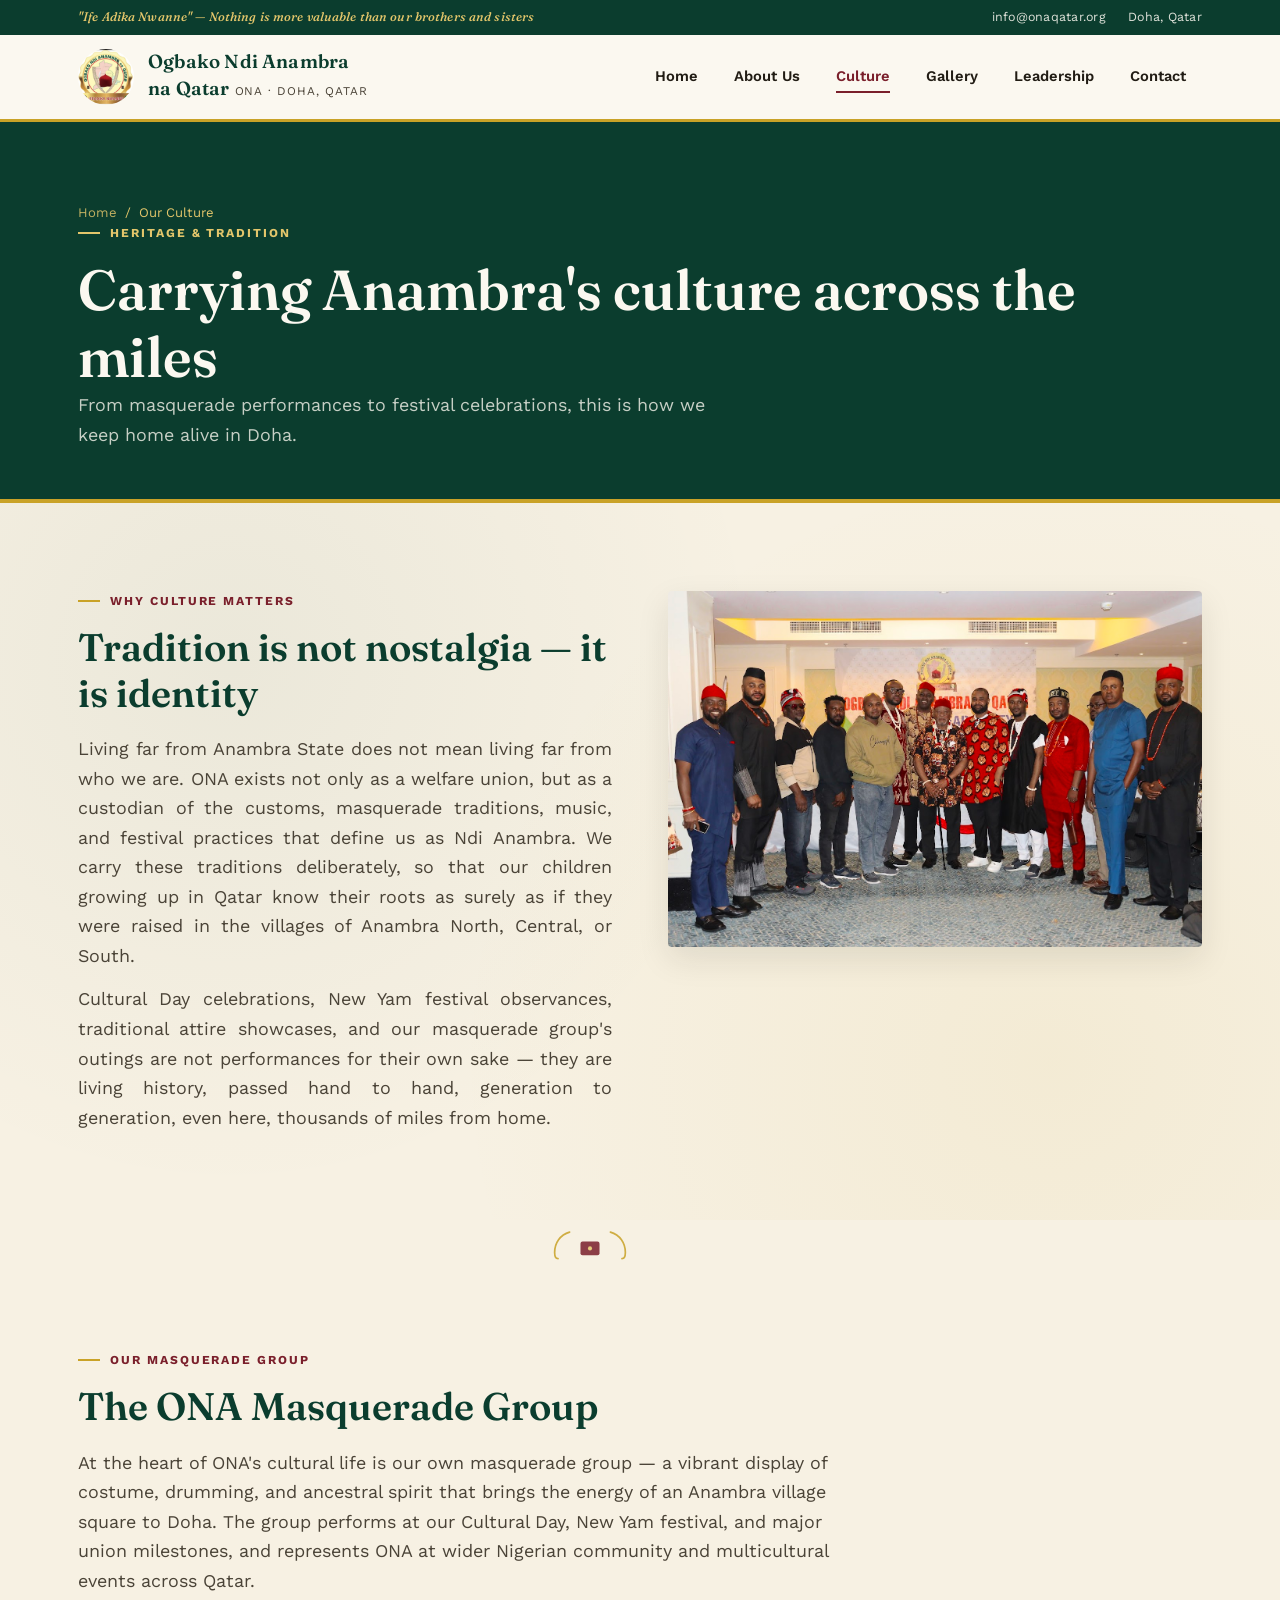
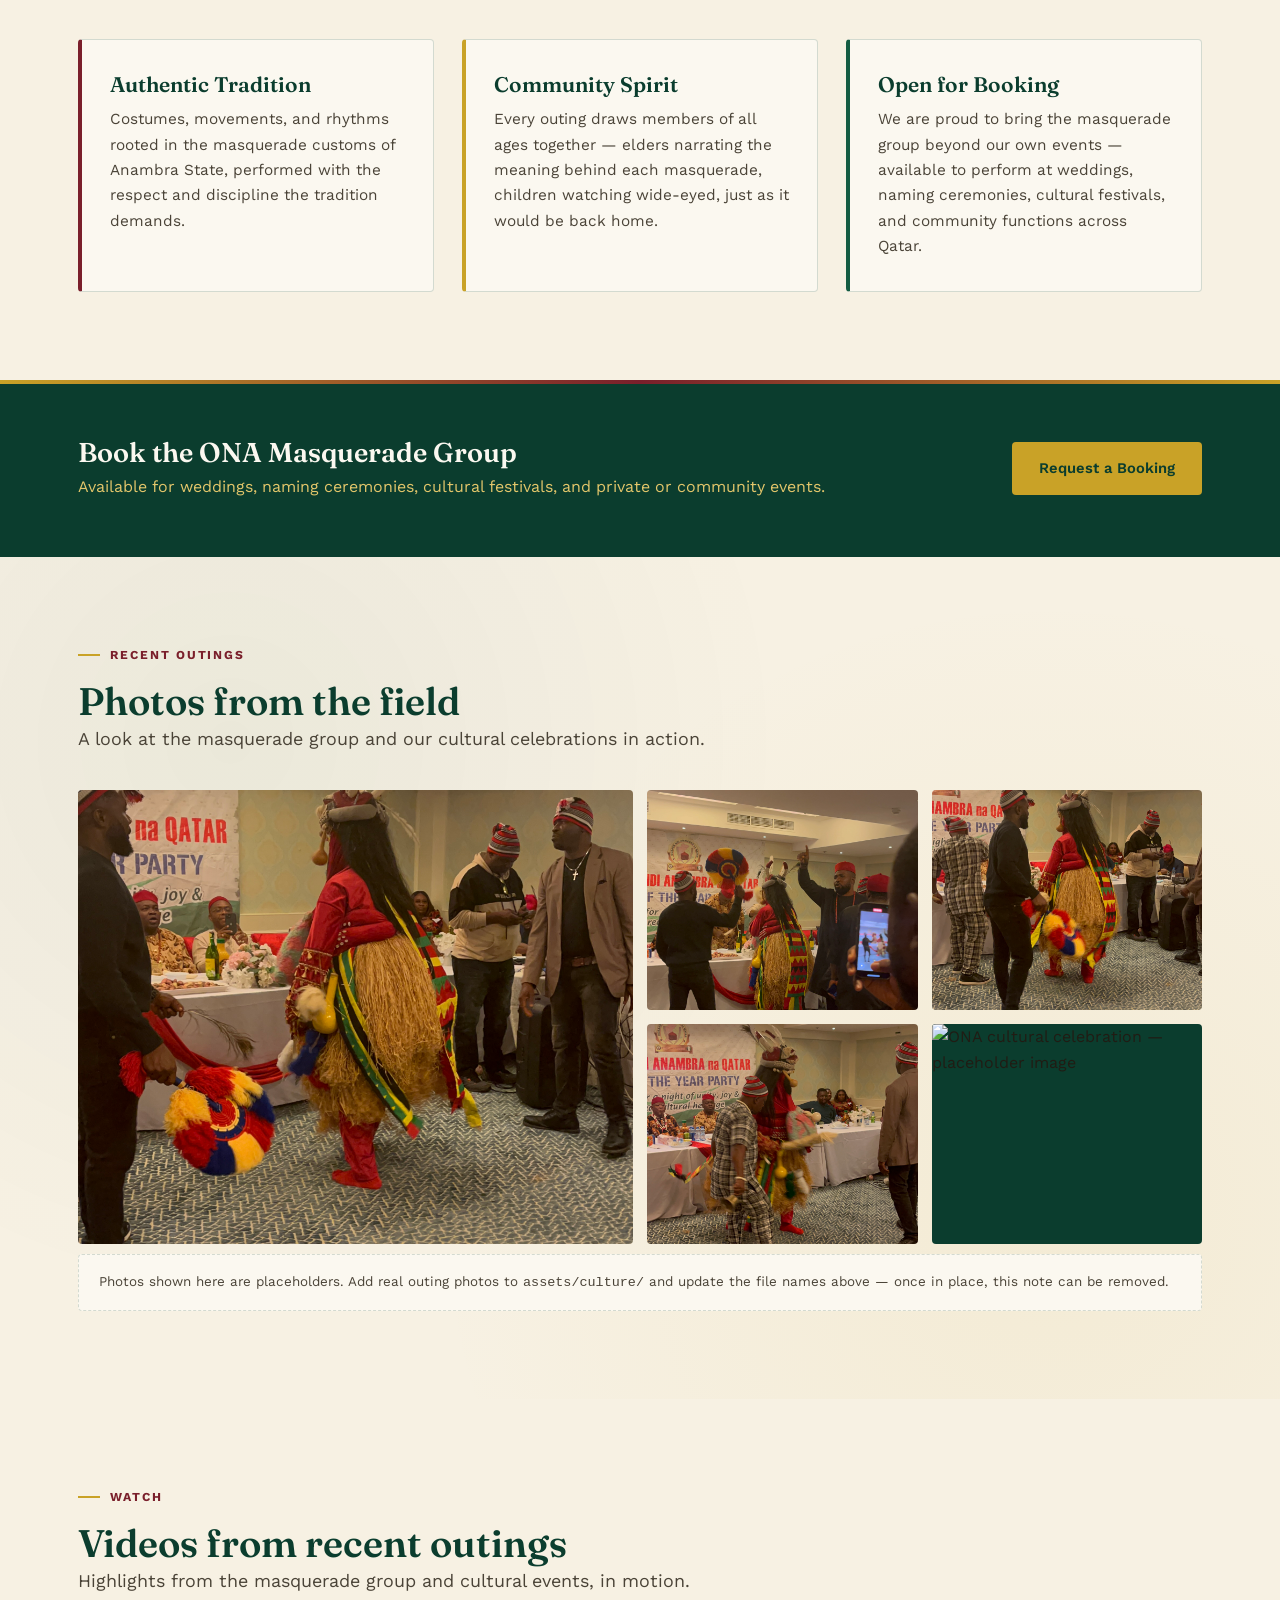
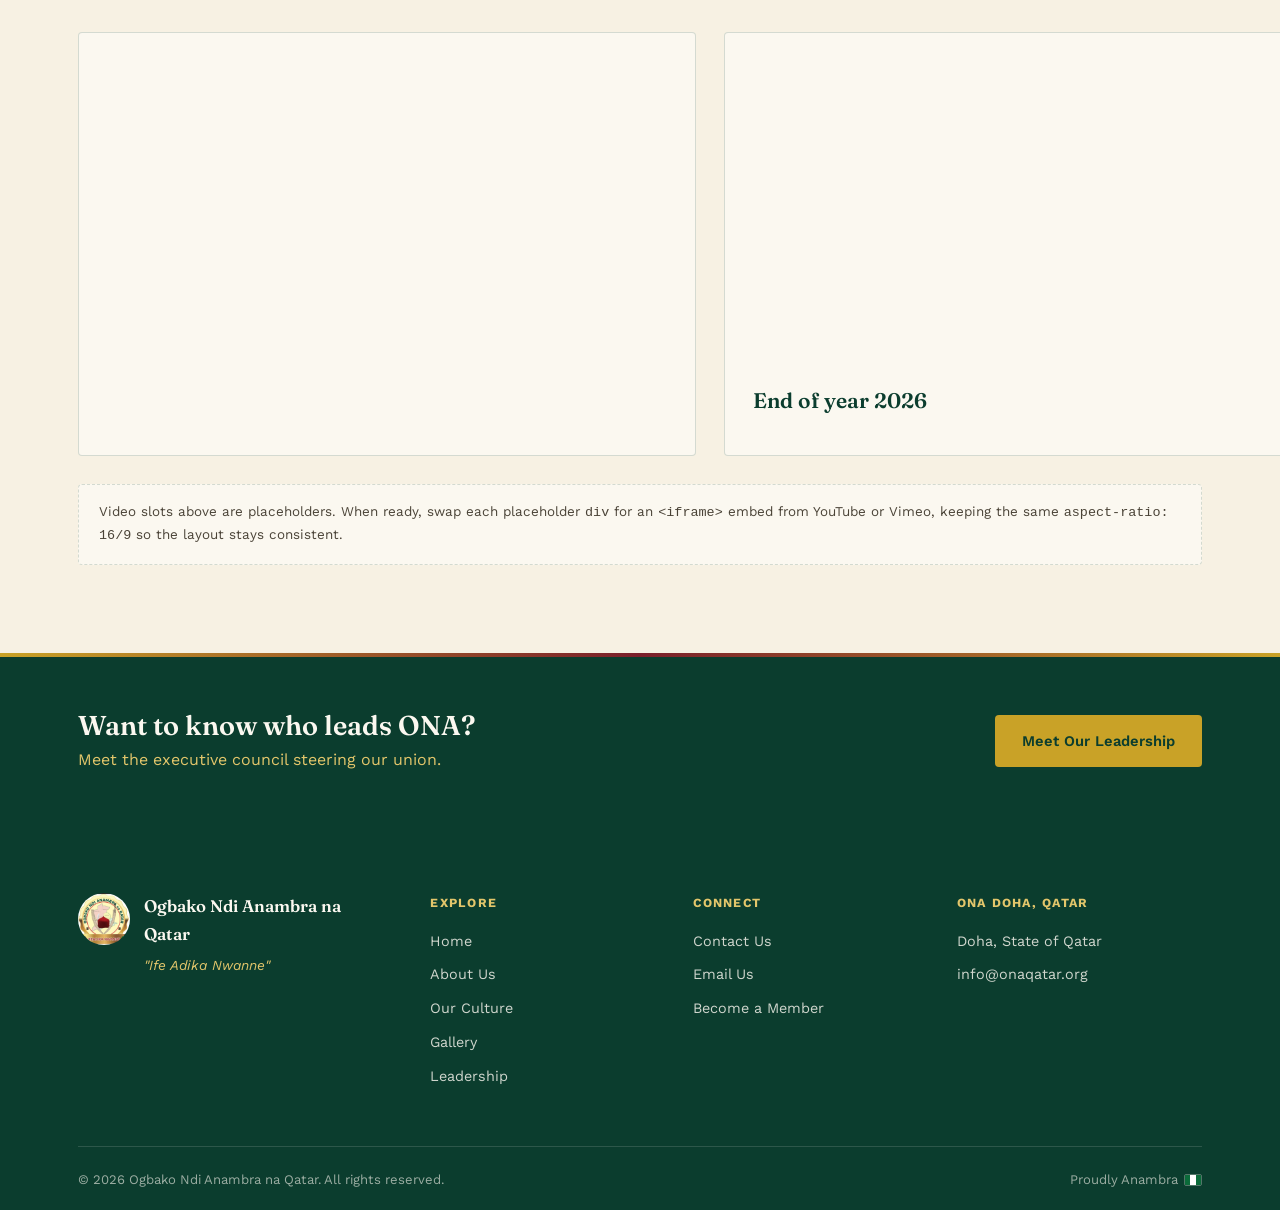
==== commit b80667b2: "Update culture.html" ====
--- a/culture.html
+++ b/culture.html
@@ -122,19 +122,19 @@
 
       <div class="gallery-grid" style="margin-top: 36px;">
         <div class="gallery-item big">
-          <img src="assets/culture/outing-placeholder-1.jpg" alt="ONA Masquerade Group performance — placeholder image">
+          <img src="assets/culture/mas1.jpg" alt="ONA Masquerade Group performance — placeholder image">
           <div class="cap">Cultural Day Performance</div>
         </div>
         <div class="gallery-item">
-          <img src="assets/culture/outing-placeholder-2.jpg" alt="ONA Masquerade Group outing — placeholder image">
+          <img src="assets/culture/mas2.jpg" alt="ONA Masquerade Group outing — placeholder image">
           <div class="cap">Community Outing</div>
         </div>
         <div class="gallery-item">
-          <img src="assets/culture/outing-placeholder-3.jpg" alt="ONA Masquerade Group outing — placeholder image">
+          <img src="assets/culture/mas3.jpg" alt="ONA Masquerade Group outing — placeholder image">
           <div class="cap">Festival Appearance</div>
         </div>
         <div class="gallery-item">
-          <img src="assets/culture/outing-placeholder-4.jpg" alt="ONA cultural celebration — placeholder image">
+          <img src="assets/culture/mas4.jpg" alt="ONA cultural celebration — placeholder image">
           <div class="cap">New Yam Festival</div>
         </div>
         <div class="gallery-item">
@@ -155,34 +155,13 @@
       <p class="lede">Highlights from the masquerade group and cultural events, in motion.</p>
 
       <div class="pillars-grid" style="margin-top: 36px;">
-       <div class="pillar-card">
-  <div style="aspect-ratio: 16/9; border-radius: var(--radius); overflow: hidden; margin-bottom: 16px;">
-    <iframe 
-      width="100%" 
-      height="100%" 
-      src="https://www.youtube.com/embed/3tb9-bfdJYY?si=pGS5roRQ4krEtpAN" 
-      title="YouTube video player" 
-      frameborder="0" 
-      allow="accelerometer; autoplay; clipboard-write; encrypted-media; gyroscope; picture-in-picture; web-share" 
-      referrerpolicy="strict-origin-when-cross-origin" 
-      allowfullscreen
-      style="display: block;">
-    </iframe>
-  </div>
-  <h3>Cultural Day Highlights</h3>
-  <p>Watch the highlights from our Cultural Day celebration.</p>
-</div>
+      
         <div class="pillar-card">
-          <div style="aspect-ratio: 16/9; background: var(--emerald-900); border-radius: var(--radius); display:flex; align-items:center; justify-content:center; margin-bottom: 16px;">
-            <span style="color: var(--gold-300); font-family: var(--font-display); font-style: italic;">Video coming soon</span>
-          </div>
-          <h3>Masquerade Performance</h3>
-          <p>Replace this block with an embedded video (e.g. YouTube/Vimeo iframe) once footage is ready.</p>
+          <iframe width="560" height="315" src="https://www.youtube.com/embed/BPF423Y5Yr0?si=yxDLiPg5LlfLXyAW" title="YouTube video player" frameborder="0" allow="accelerometer; autoplay; clipboard-write; encrypted-media; gyroscope; picture-in-picture; web-share" referrerpolicy="strict-origin-when-cross-origin" allowfullscreen></iframe>
         </div>
         <div class="pillar-card">
-          <iframe width="560" height="315" src="https://www.youtube.com/embed/hWfTZhntoWA?si=Yg5fBAMziuIaUHHu" title="YouTube video player" frameborder="0" allow="accelerometer; autoplay; clipboard-write; encrypted-media; gyroscope; picture-in-picture; web-share" referrerpolicy="strict-origin-when-cross-origin" allowfullscreen></iframe>
-       
-          <h3>New Yam Festival</h3>
+        <iframe width="560" height="315" src="https://www.youtube.com/embed/3tb9-bfdJYY?si=pGS5roRQ4krEtpAN" title="YouTube video player" frameborder="0" allow="accelerometer; autoplay; clipboard-write; encrypted-media; gyroscope; picture-in-picture; web-share" referrerpolicy="strict-origin-when-cross-origin" allowfullscreen></iframe>
+          <h3>End of year 2026</h3>
             </div>
       </div>
 
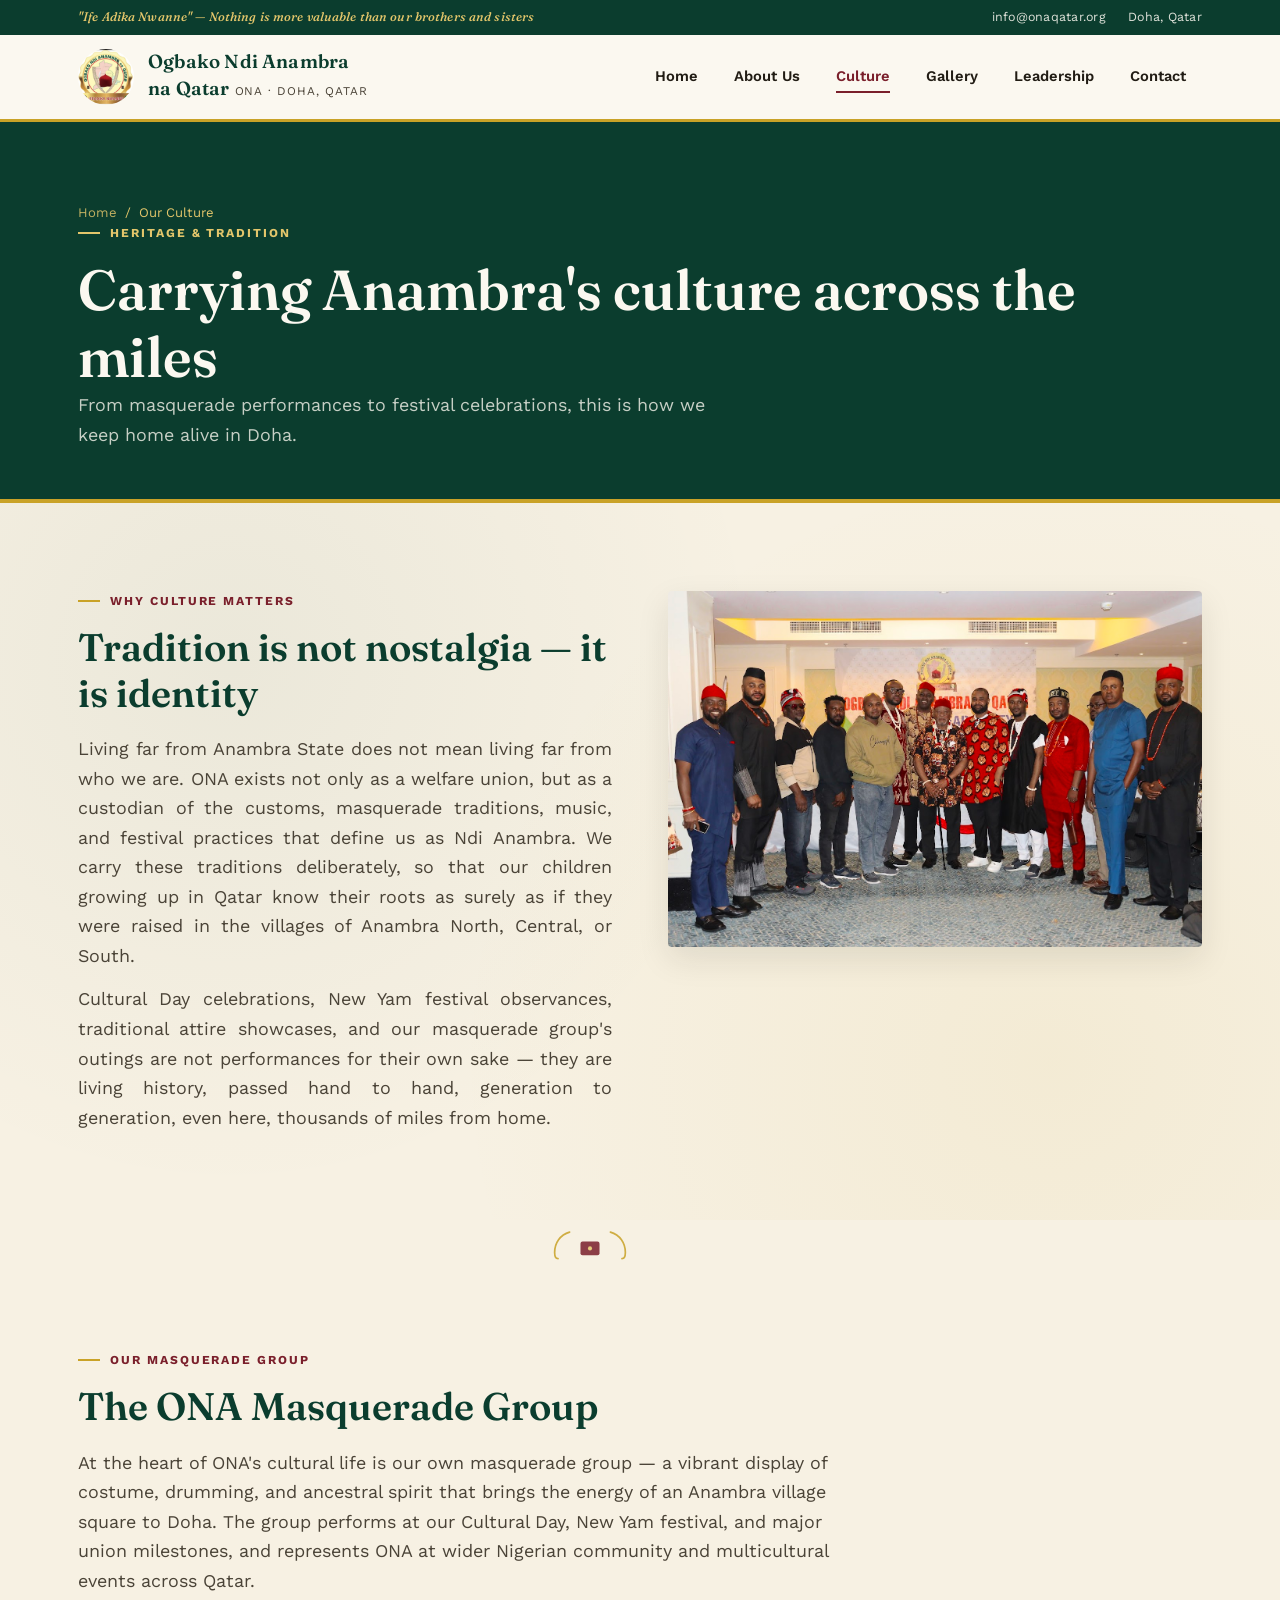
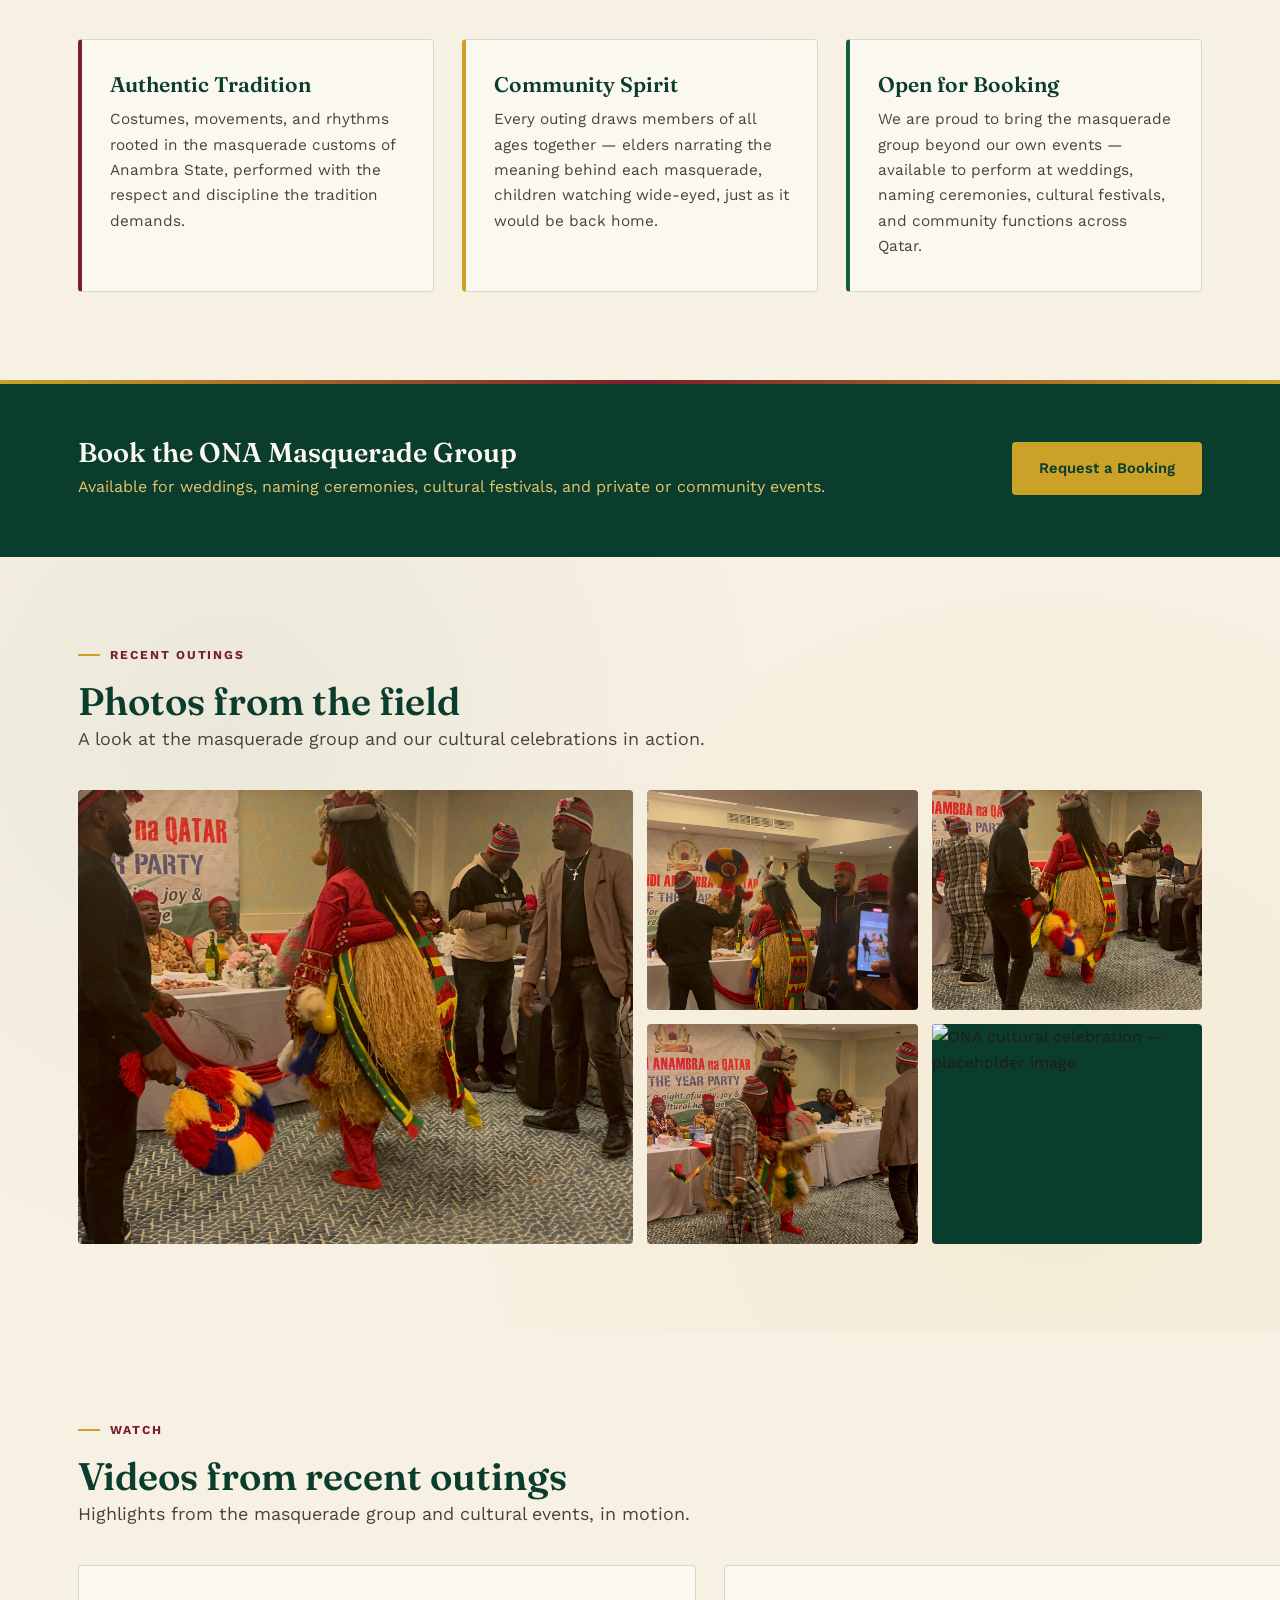
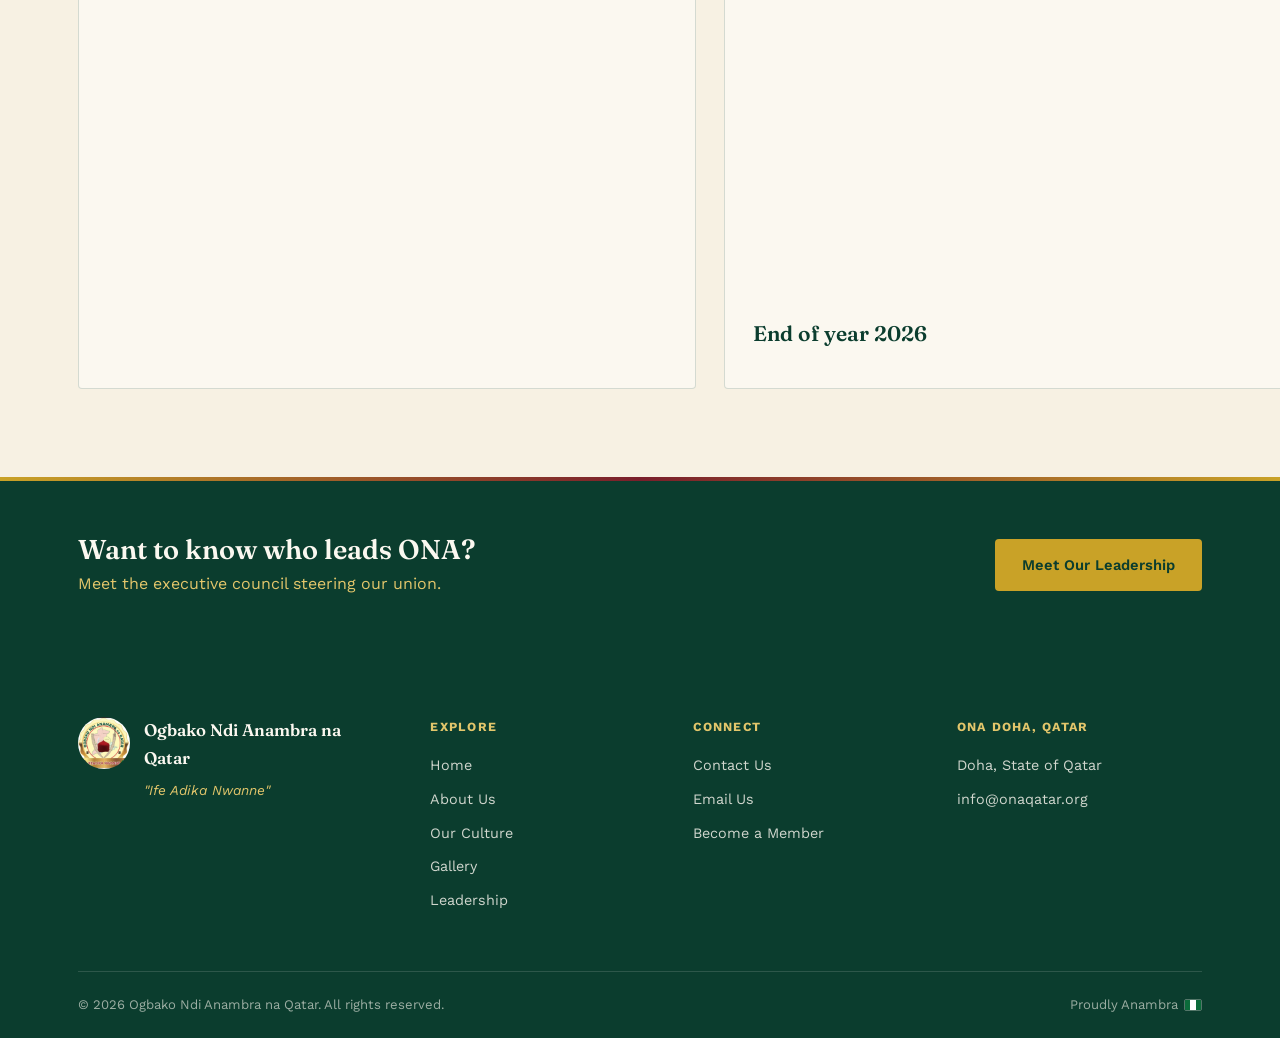
==== commit 3e9f9da7: "Remove placeholder notes from culture.html Removed placeholder notes for gallery photos and videos." ====
--- a/culture.html
+++ b/culture.html
@@ -143,8 +143,7 @@
         </div>
       </div>
 
-      <p class="gallery-empty-note">Photos shown here are placeholders. Add real outing photos to <code>assets/culture/</code> and update the file names above — once in place, this note can be removed.</p>
-    </div>
+       </div>
   </section>
 
   <!-- RECENT OUTINGS: VIDEOS -->
@@ -165,8 +164,7 @@
             </div>
       </div>
 
-      <p class="gallery-empty-note" style="margin-top: 28px;">Video slots above are placeholders. When ready, swap each placeholder <code>div</code> for an <code>&lt;iframe&gt;</code> embed from YouTube or Vimeo, keeping the same <code>aspect-ratio: 16/9</code> so the layout stays consistent.</p>
-    </div>
+       </div>
   </section>
 
   <section class="banner-strip">
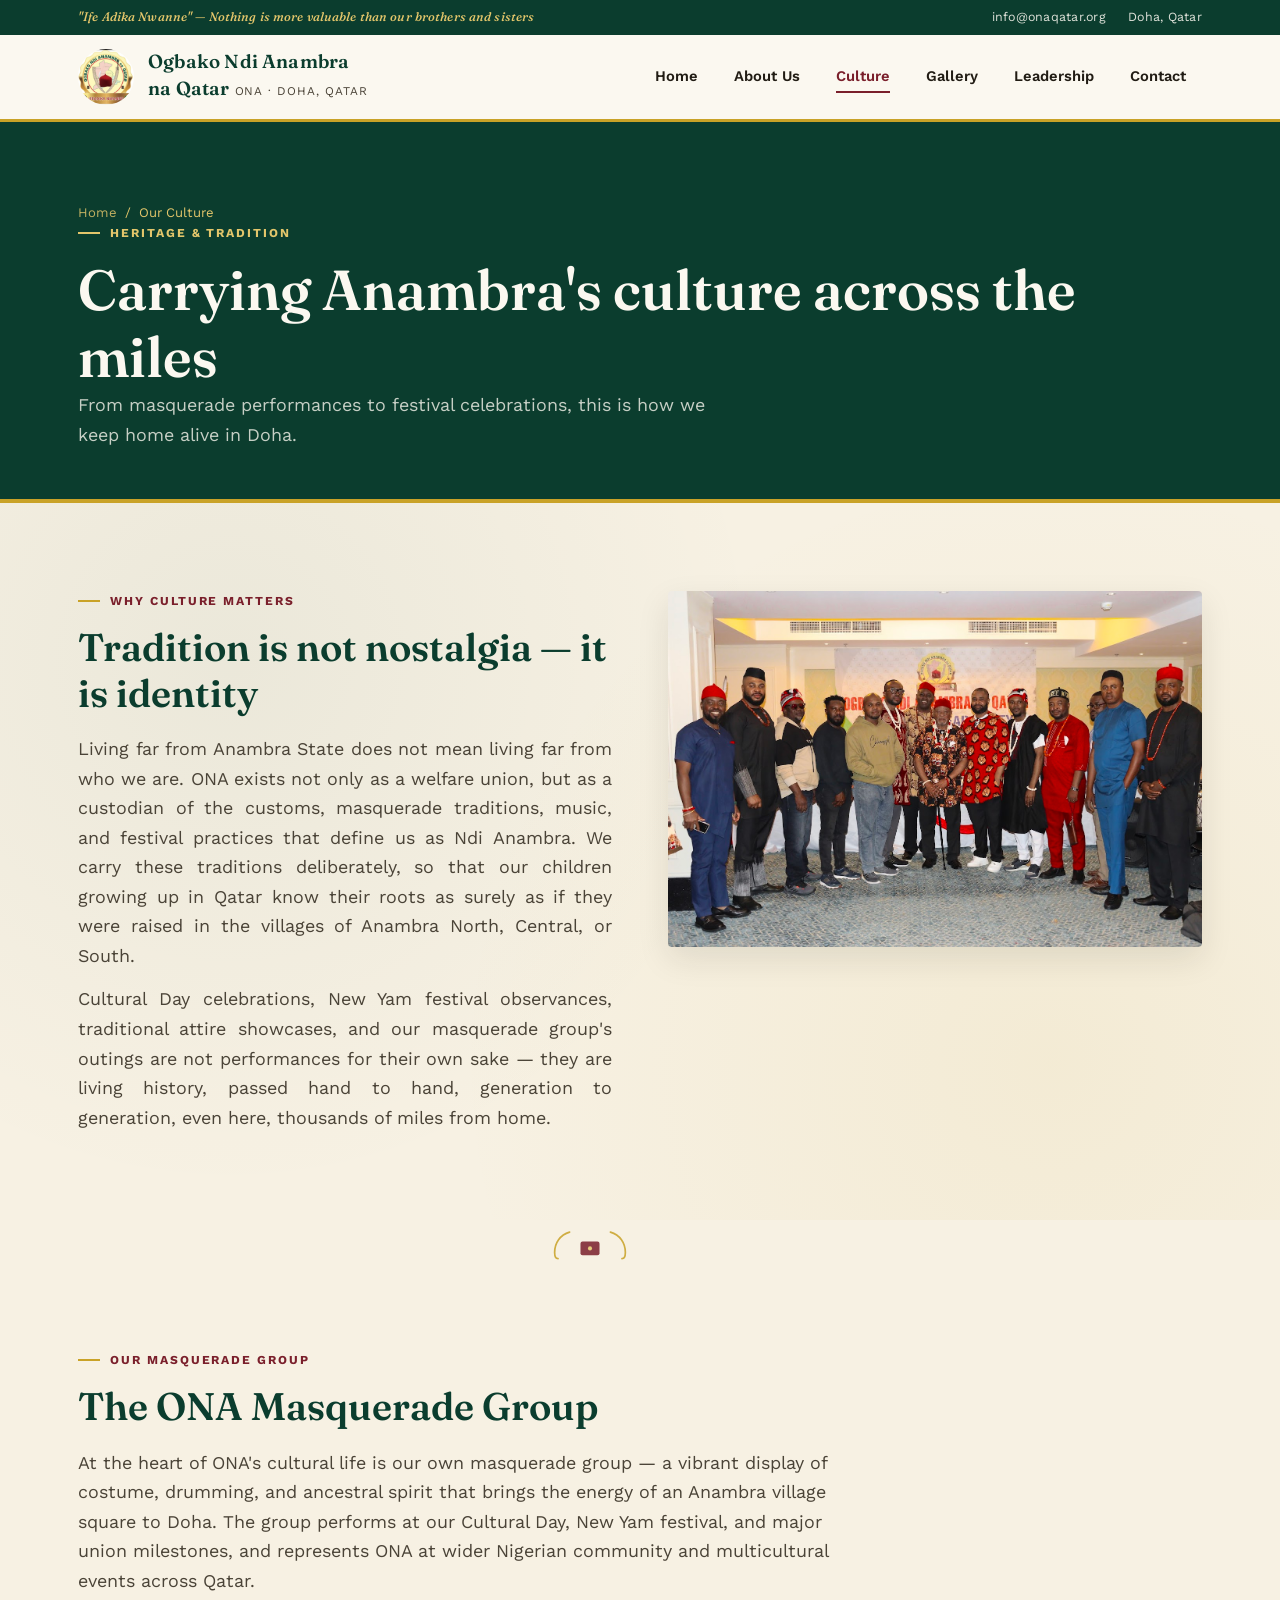
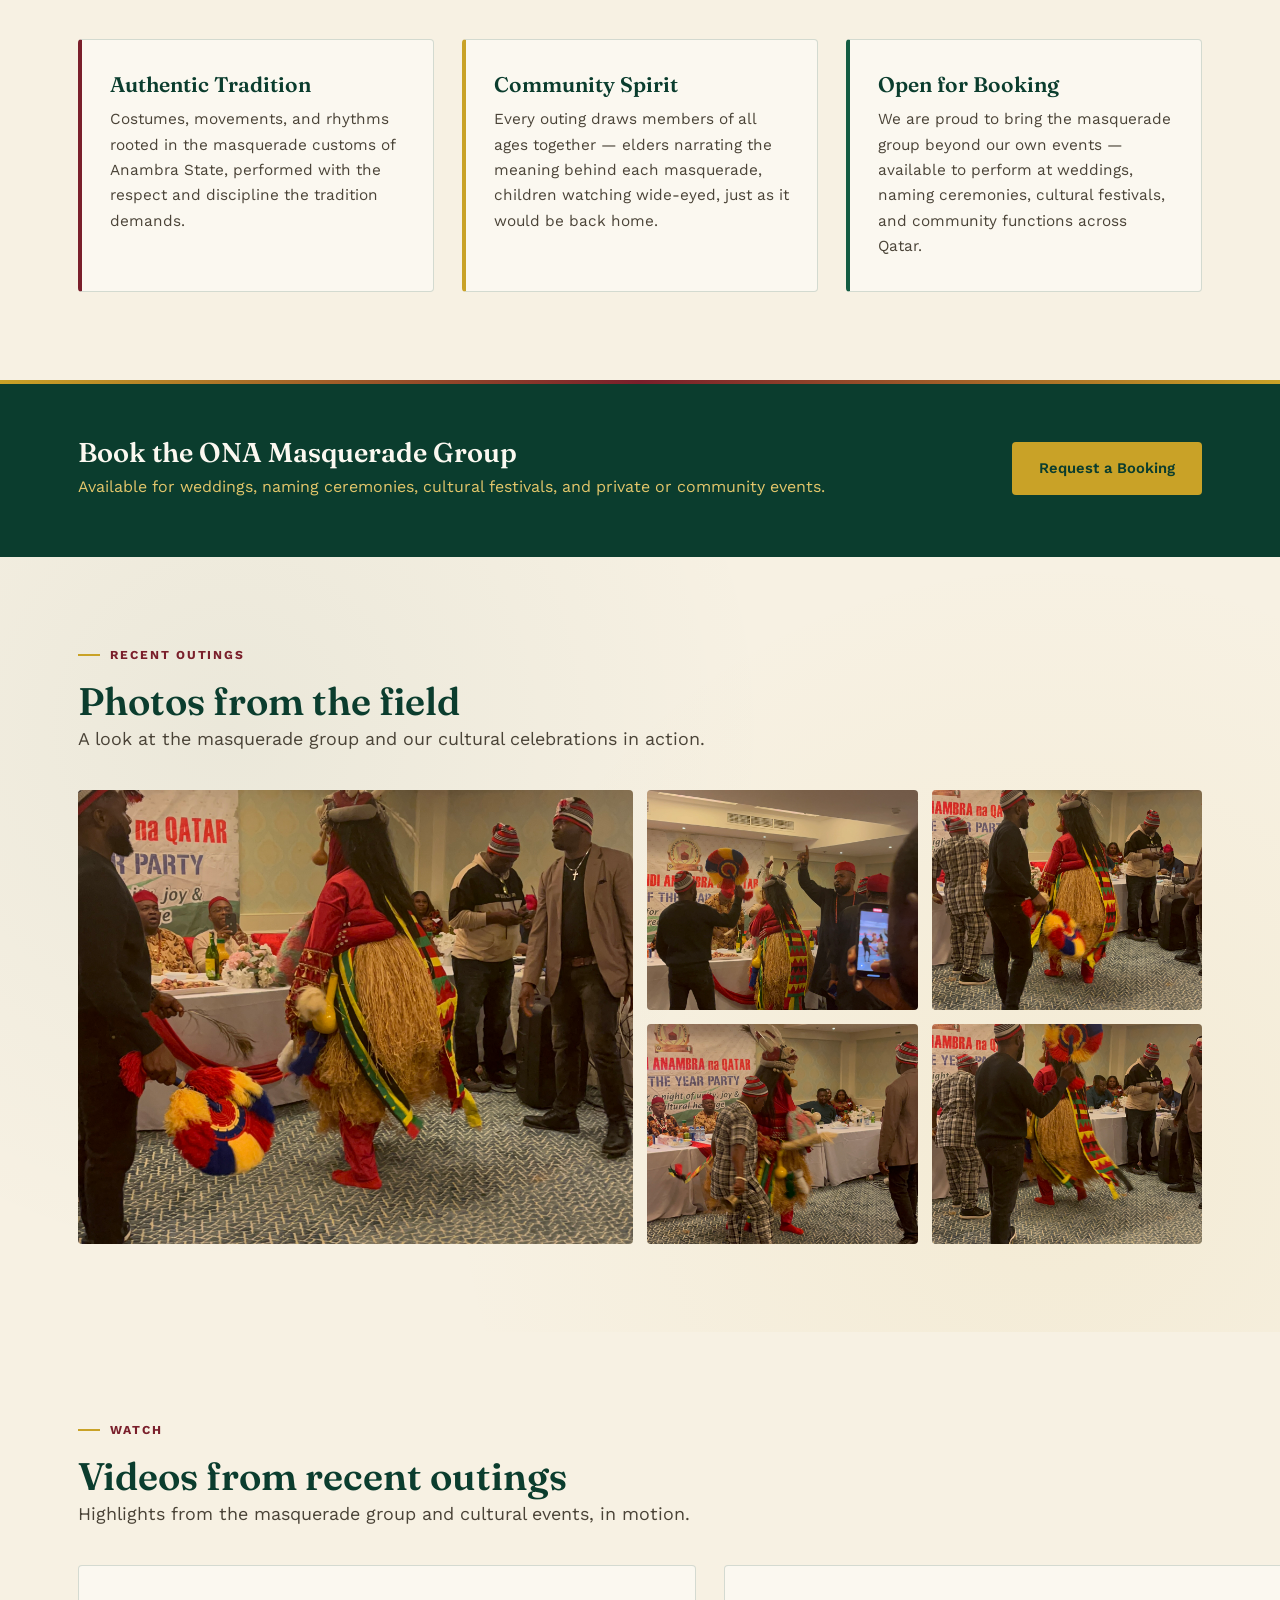
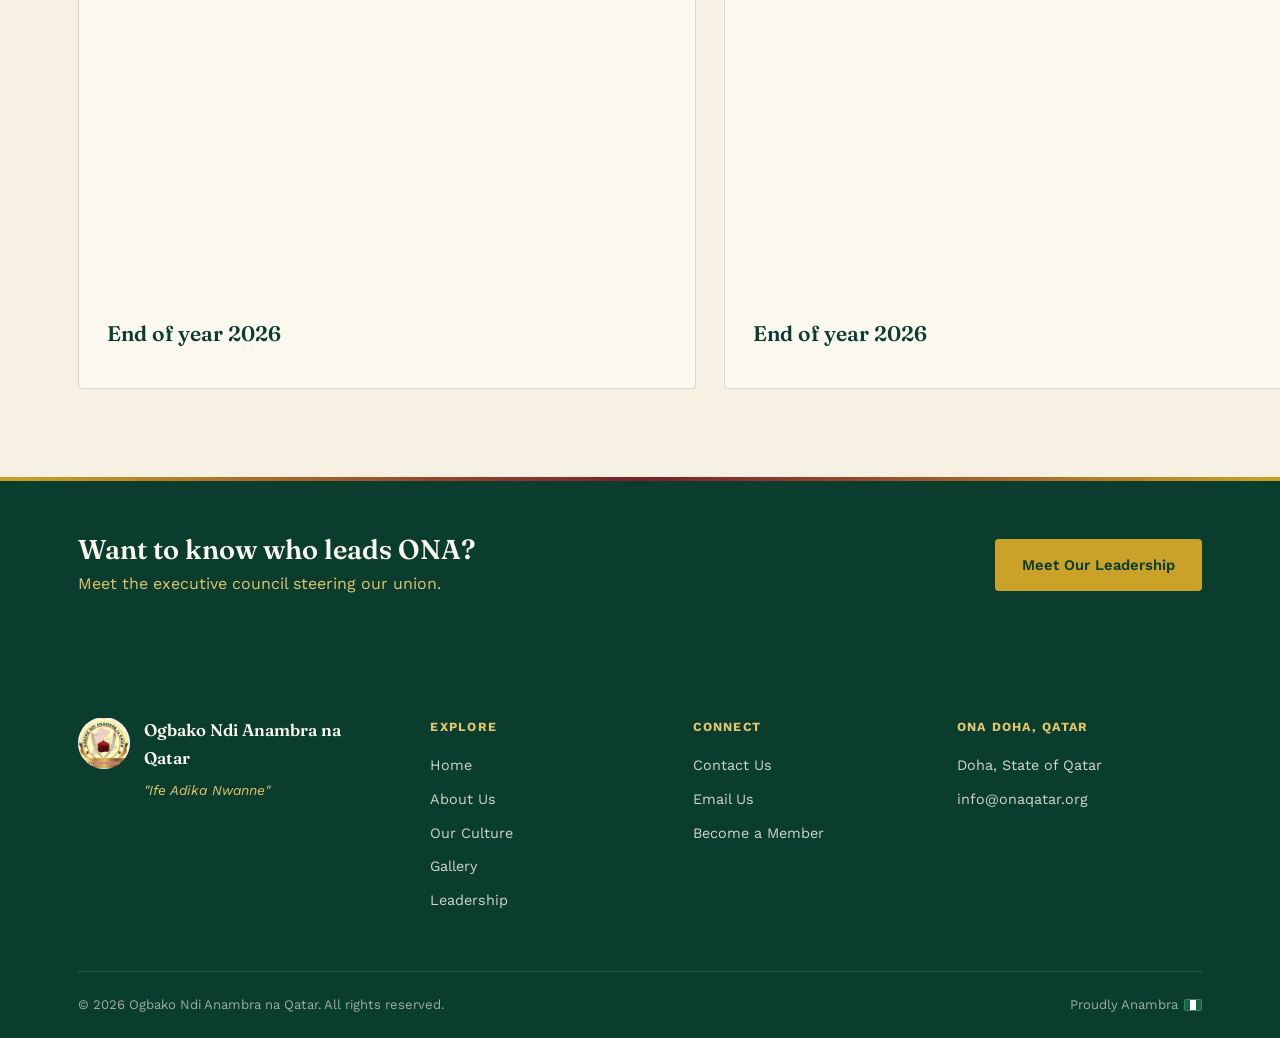
==== commit c5b26bd2: "Update image sources and add headings in culture.html" ====
--- a/culture.html
+++ b/culture.html
@@ -138,7 +138,7 @@
           <div class="cap">New Yam Festival</div>
         </div>
         <div class="gallery-item">
-          <img src="assets/culture/outing-placeholder-5.jpg" alt="ONA cultural celebration — placeholder image">
+          <img src="assets/culture/mas5.jpg" alt="ONA cultural celebration — placeholder image">
           <div class="cap">Member Celebration</div>
         </div>
       </div>
@@ -157,6 +157,7 @@
       
         <div class="pillar-card">
           <iframe width="560" height="315" src="https://www.youtube.com/embed/BPF423Y5Yr0?si=yxDLiPg5LlfLXyAW" title="YouTube video player" frameborder="0" allow="accelerometer; autoplay; clipboard-write; encrypted-media; gyroscope; picture-in-picture; web-share" referrerpolicy="strict-origin-when-cross-origin" allowfullscreen></iframe>
+        <h3>End of year 2026</h3>
         </div>
         <div class="pillar-card">
         <iframe width="560" height="315" src="https://www.youtube.com/embed/3tb9-bfdJYY?si=pGS5roRQ4krEtpAN" title="YouTube video player" frameborder="0" allow="accelerometer; autoplay; clipboard-write; encrypted-media; gyroscope; picture-in-picture; web-share" referrerpolicy="strict-origin-when-cross-origin" allowfullscreen></iframe>
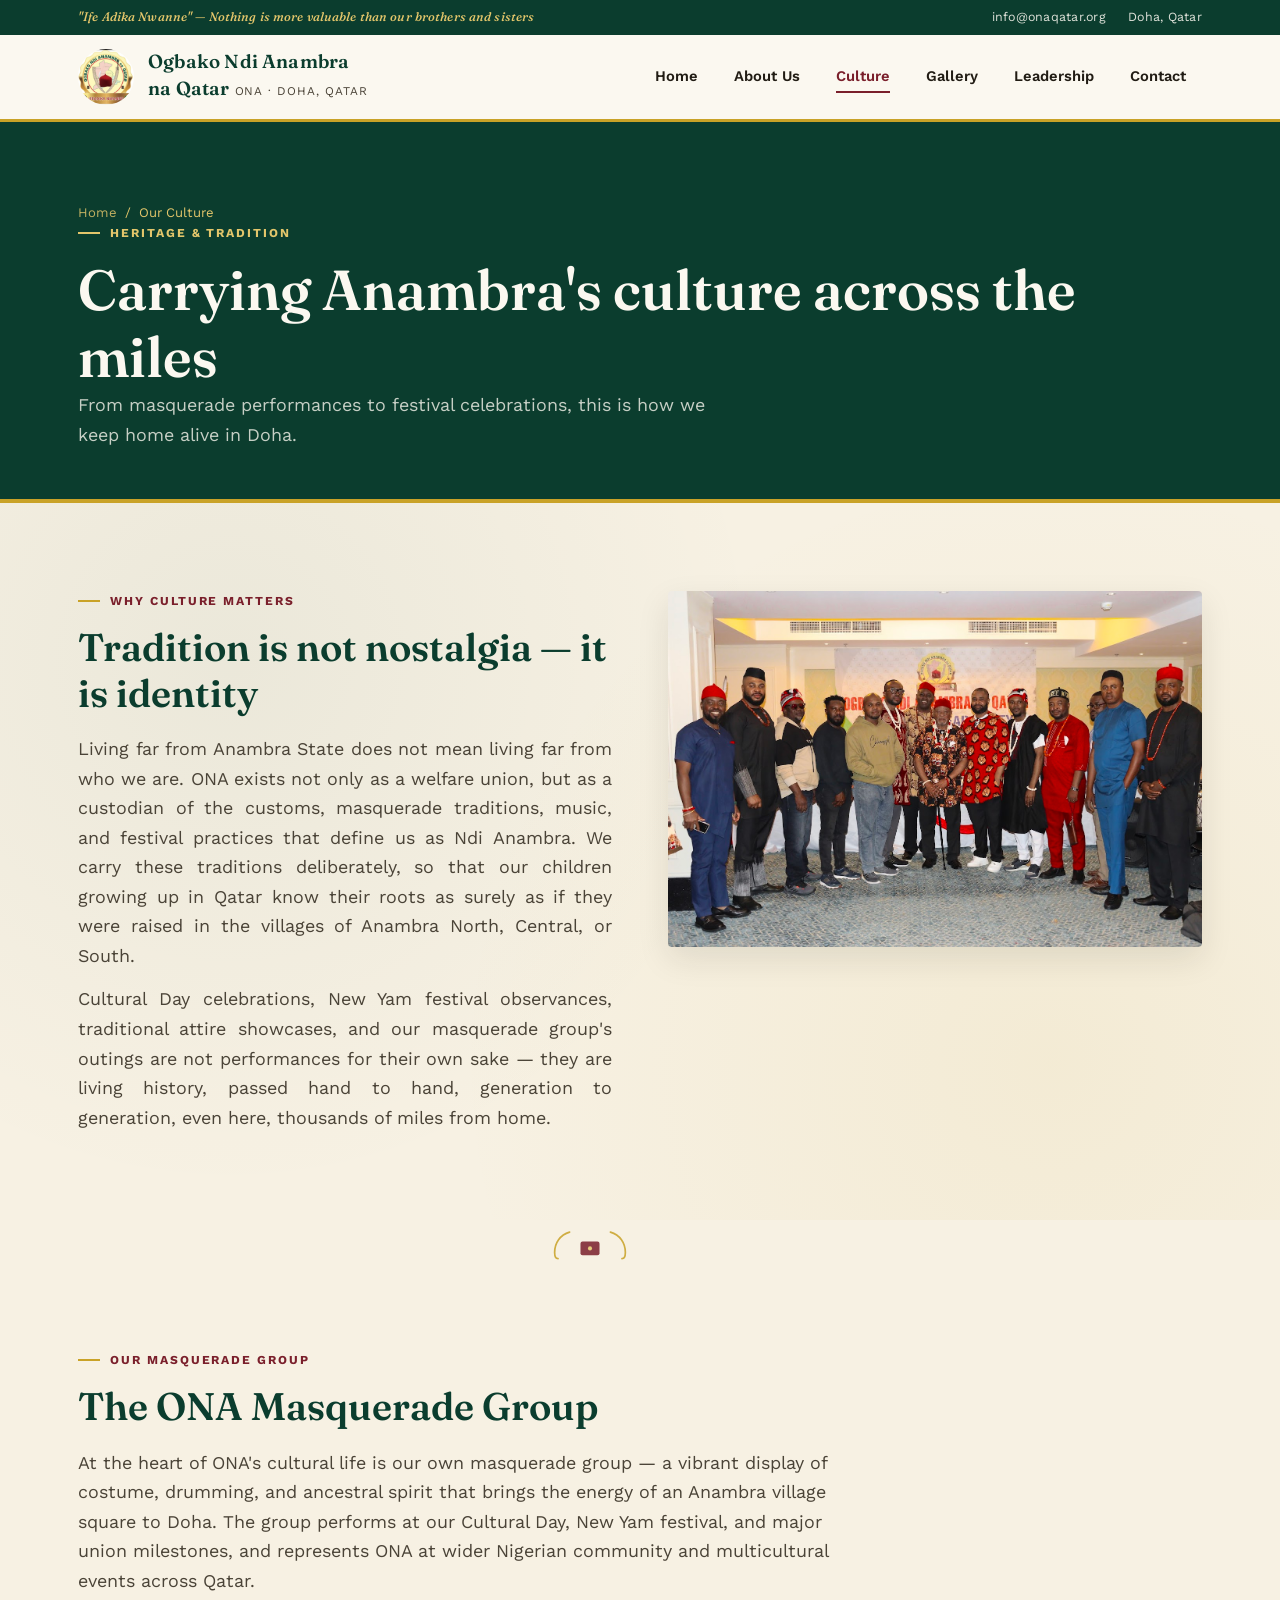
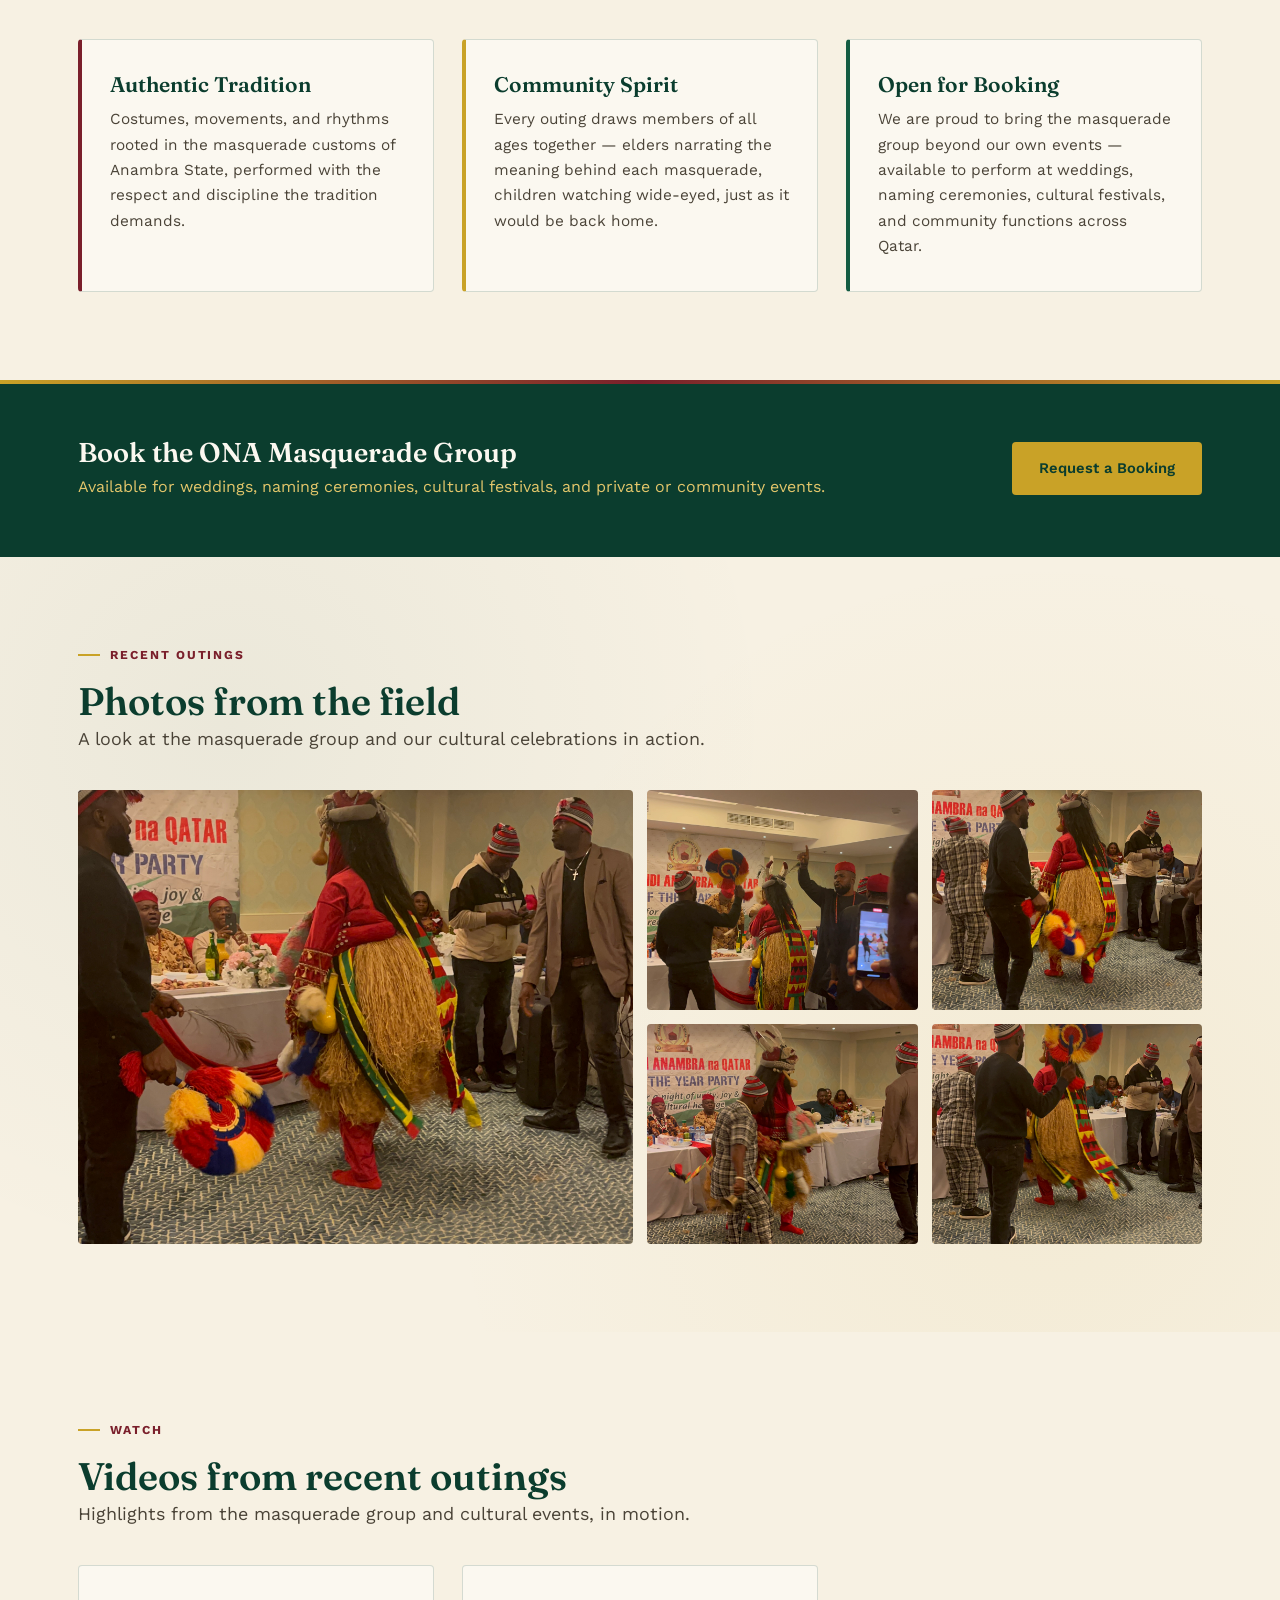
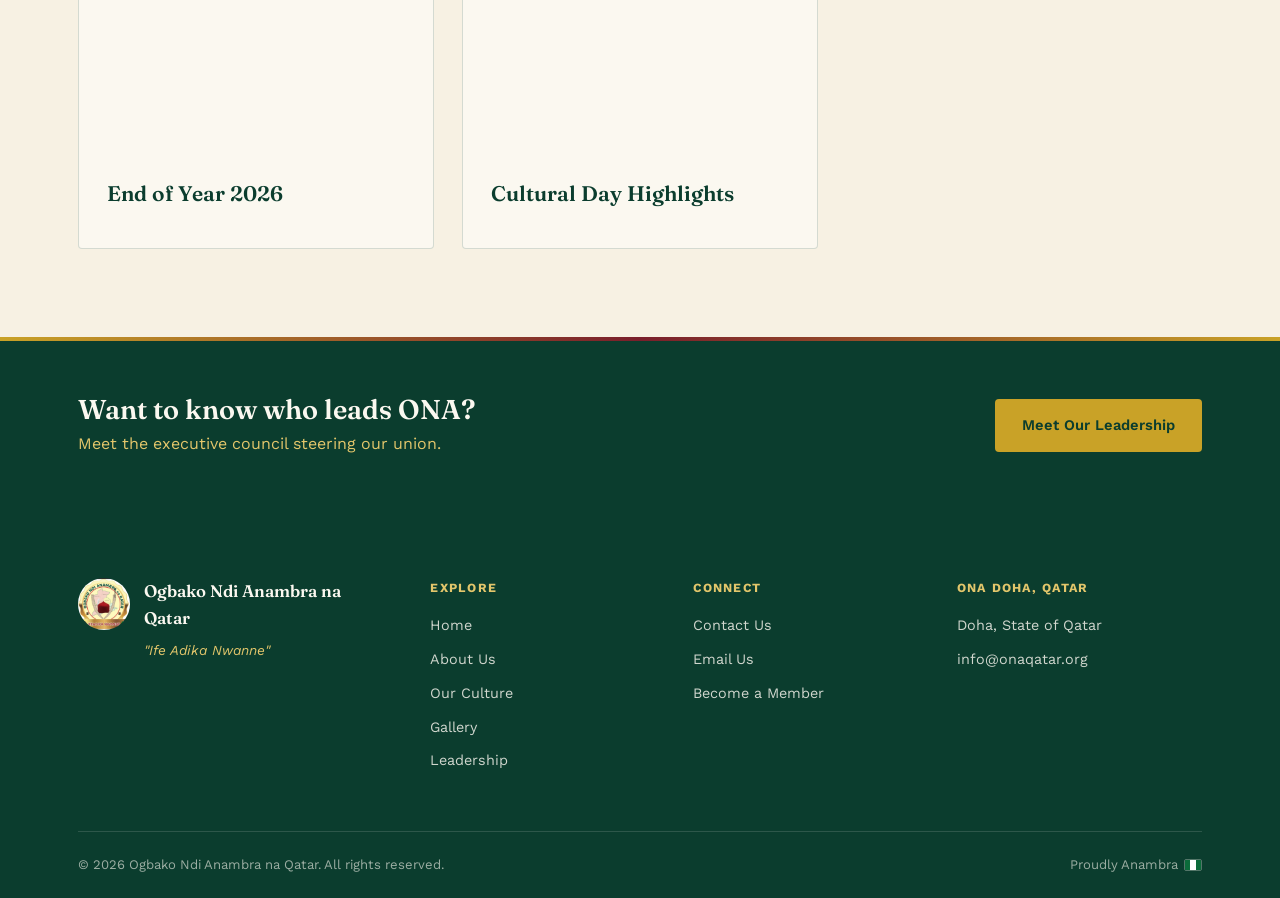
==== commit 0183f694: "Refactor video section layout and styling" ====
--- a/culture.html
+++ b/culture.html
@@ -147,26 +147,47 @@
   </section>
 
   <!-- RECENT OUTINGS: VIDEOS -->
-  <section>
-    <div class="wrap">
-      <p class="eyebrow">Watch</p>
-      <h2>Videos from recent outings</h2>
-      <p class="lede">Highlights from the masquerade group and cultural events, in motion.</p>
-
-      <div class="pillars-grid" style="margin-top: 36px;">
-      
-        <div class="pillar-card">
-          <iframe width="560" height="315" src="https://www.youtube.com/embed/BPF423Y5Yr0?si=yxDLiPg5LlfLXyAW" title="YouTube video player" frameborder="0" allow="accelerometer; autoplay; clipboard-write; encrypted-media; gyroscope; picture-in-picture; web-share" referrerpolicy="strict-origin-when-cross-origin" allowfullscreen></iframe>
-        <h3>End of year 2026</h3>
-        </div>
-        <div class="pillar-card">
-        <iframe width="560" height="315" src="https://www.youtube.com/embed/3tb9-bfdJYY?si=pGS5roRQ4krEtpAN" title="YouTube video player" frameborder="0" allow="accelerometer; autoplay; clipboard-write; encrypted-media; gyroscope; picture-in-picture; web-share" referrerpolicy="strict-origin-when-cross-origin" allowfullscreen></iframe>
-          <h3>End of year 2026</h3>
-            </div>
-      </div>
-
-       </div>
-  </section>
+<section>
+  <div class="wrap">
+    <p class="eyebrow">Watch</p>
+    <h2>Videos from recent outings</h2>
+    <p class="lede">Highlights from the masquerade group and cultural events, in motion.</p>
+
+    <div class="pillars-grid" style="margin-top: 36px;">
+
+      <div class="pillar-card">
+        <div style="position: relative; padding-bottom: 56.25%; height: 0; overflow: hidden; border-radius: var(--radius); margin-bottom: 16px;">
+          <iframe
+            style="position: absolute; top: 0; left: 0; width: 100%; height: 100%;"
+            src="https://www.youtube.com/embed/BPF423Y5Yr0?si=yxDLiPg5LlfLXyAW"
+            title="YouTube video player"
+            frameborder="0"
+            allow="accelerometer; autoplay; clipboard-write; encrypted-media; gyroscope; picture-in-picture; web-share"
+            referrerpolicy="strict-origin-when-cross-origin"
+            allowfullscreen>
+          </iframe>
+        </div>
+        <h3>End of Year 2026</h3>
+      </div>
+
+      <div class="pillar-card">
+        <div style="position: relative; padding-bottom: 56.25%; height: 0; overflow: hidden; border-radius: var(--radius); margin-bottom: 16px;">
+          <iframe
+            style="position: absolute; top: 0; left: 0; width: 100%; height: 100%;"
+            src="https://www.youtube.com/embed/3tb9-bfdJYY?si=pGS5roRQ4krEtpAN"
+            title="YouTube video player"
+            frameborder="0"
+            allow="accelerometer; autoplay; clipboard-write; encrypted-media; gyroscope; picture-in-picture; web-share"
+            referrerpolicy="strict-origin-when-cross-origin"
+            allowfullscreen>
+          </iframe>
+        </div>
+        <h3>Cultural Day Highlights</h3>
+      </div>
+
+    </div>
+  </div>
+</section>
 
   <section class="banner-strip">
     <div class="wrap banner-inner">
